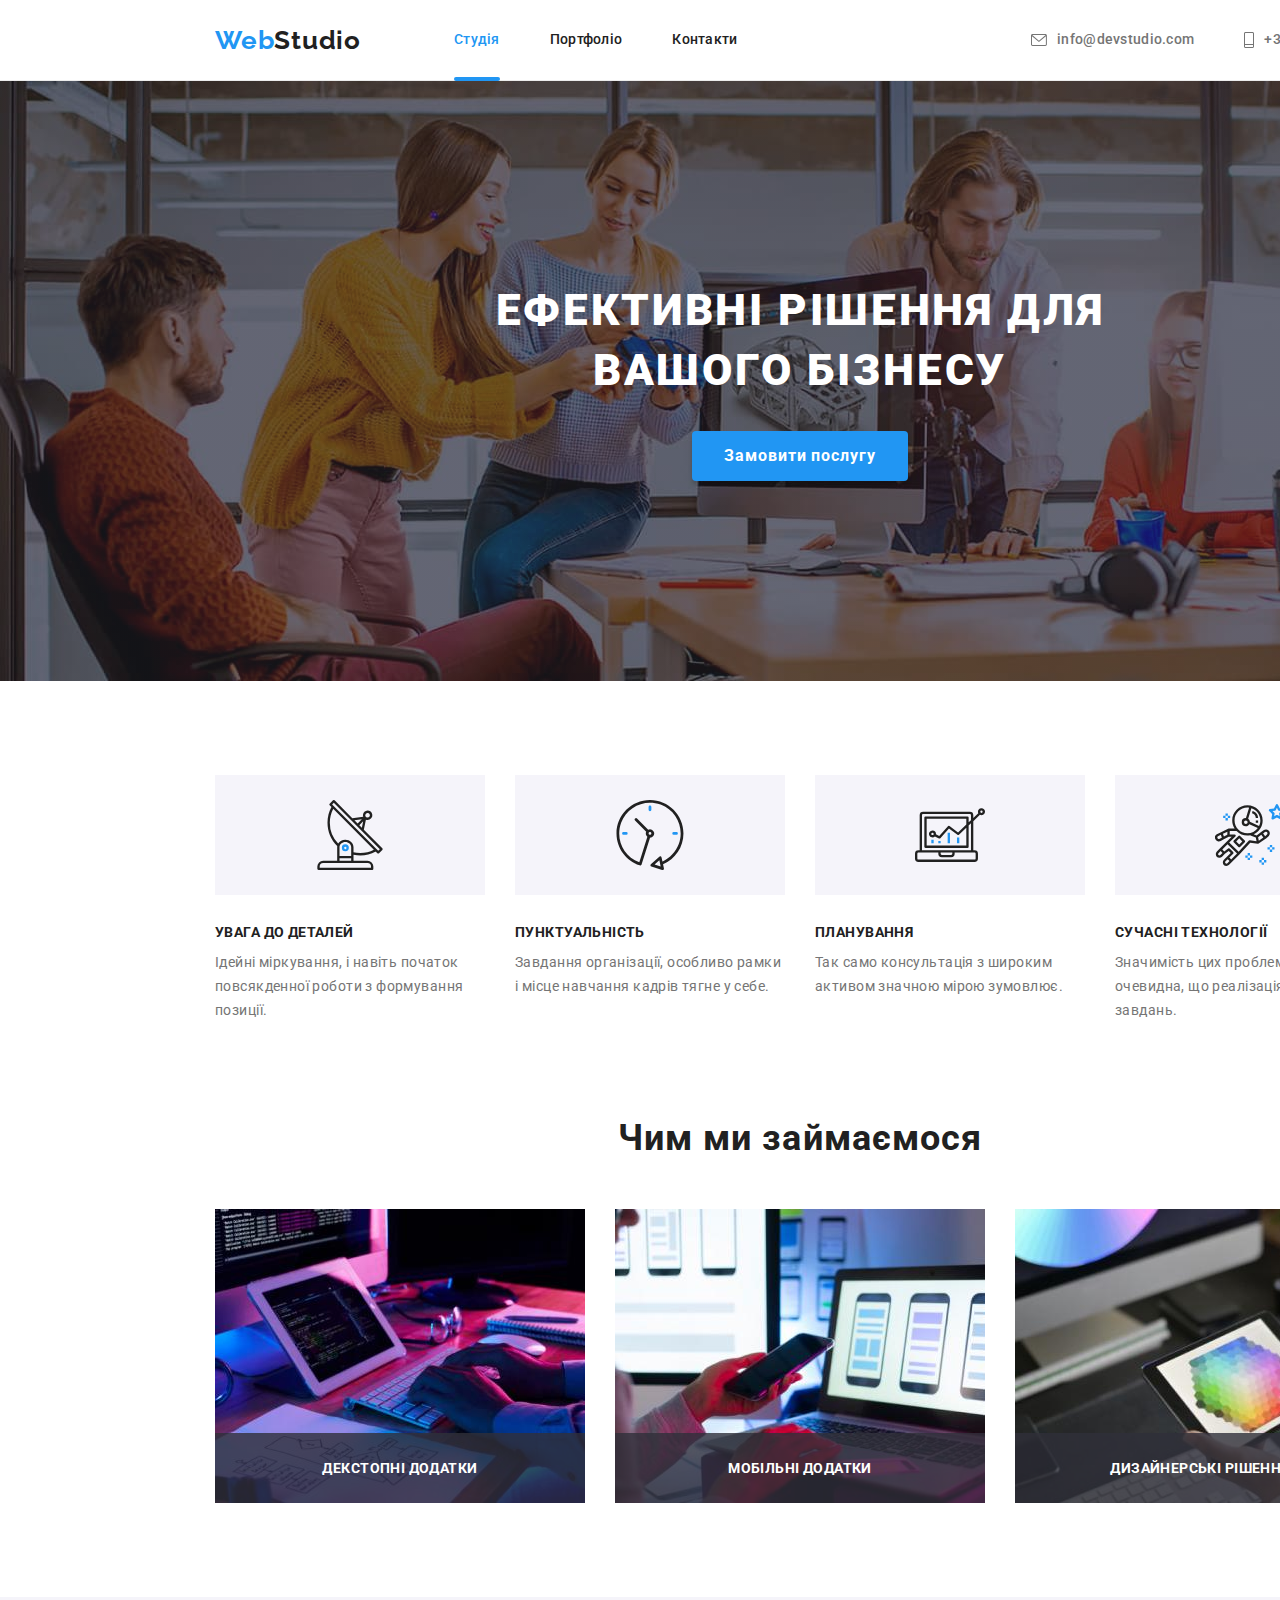
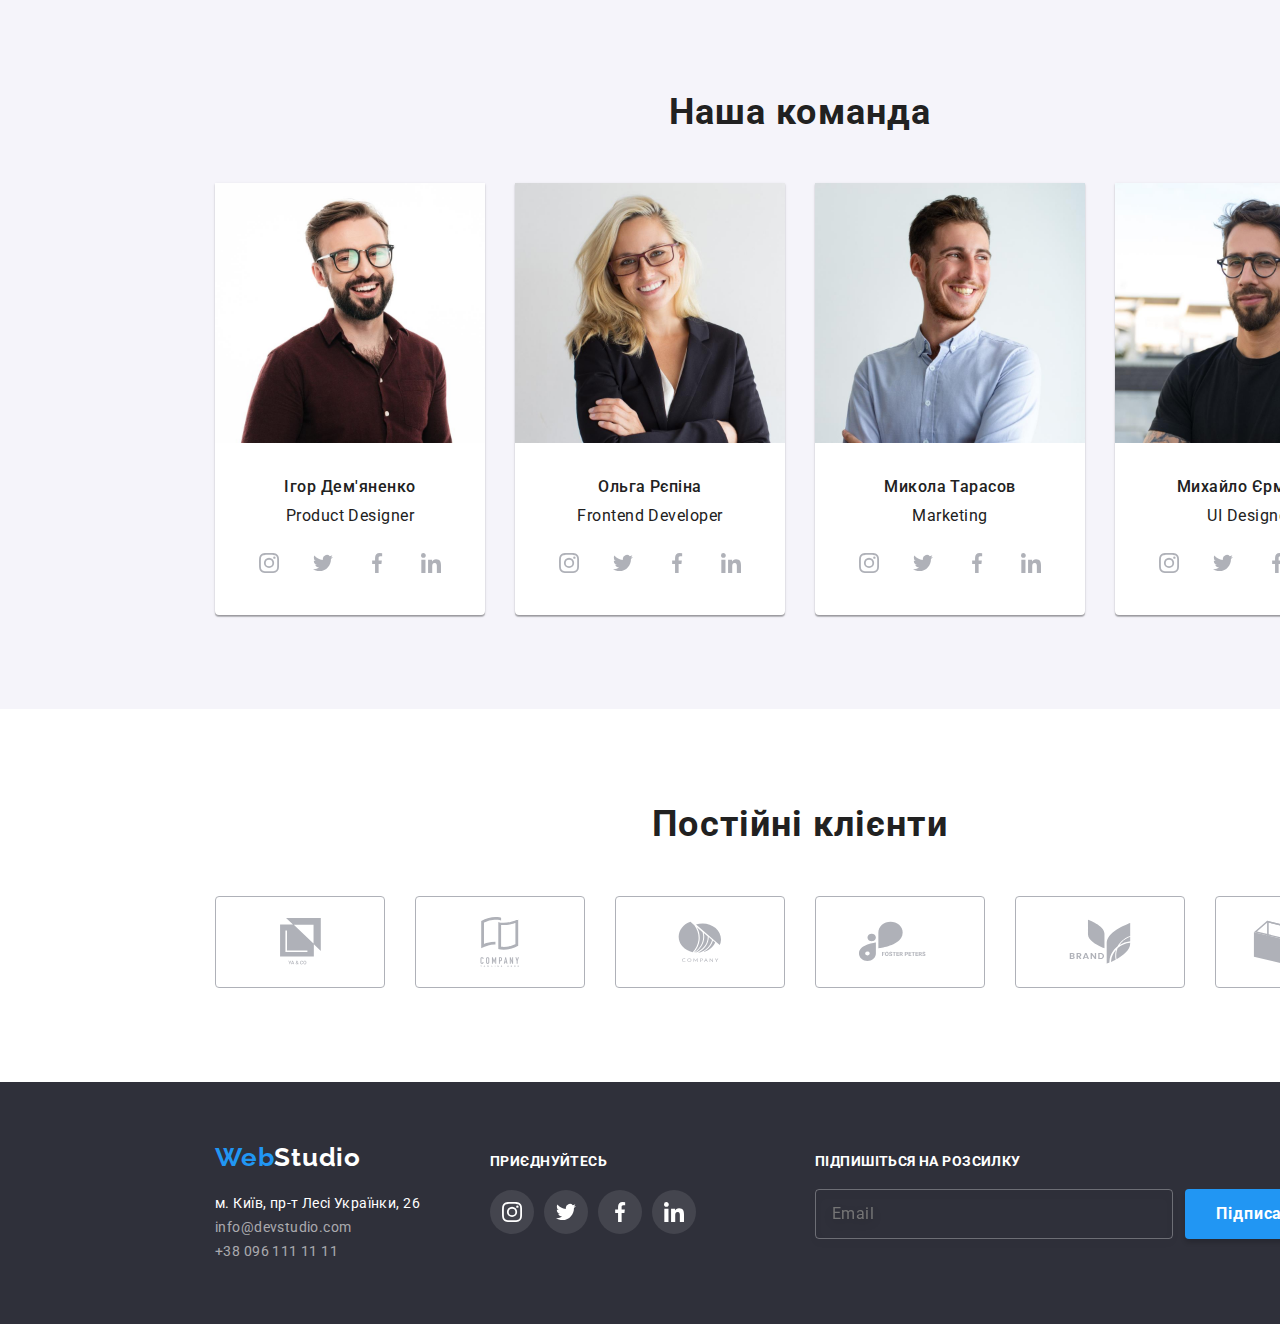
==== index.html @ a9fa62ae "Додає файли з попереднього д/з" ====
<!DOCTYPE html>
<html lang="uk">
  <head>
    <meta charset="UTF-8" />
    <meta http-equiv="X-UA-Compatible" content="IE=edge" />
    <meta name="viewport" content="width=device-width, initial-scale=1.0" />
    <title>Студія</title>
    <link
      href="https://fonts.googleapis.com/css2?family=Raleway:wght@700&family=Roboto:wght@400;500;700;900&display=swap"
      rel="stylesheet"
    />
    <link
      rel="stylesheet"
      href="https://cdnjs.cloudflare.com/ajax/libs/modern-normalize/1.1.0/modern-normalize.min.css"
    />
    <link rel="stylesheet" href="./css/styles.css" />
  </head>
  <body>
    <!-- Navigation-->
    <header class="line">
      <div class="container">
        <a href="./index.html" class="logo"
          ><span class="logo-accent">Web</span>Studio</a
        >
        <nav>
          <ul class="list nav">
            <li class="nav-item">
              <a href="./index.html" class="link current">Студія</a>
            </li>
            <li class="nav-item">
              <a href="./portfolio.html" class="link">Портфоліо</a>
            </li>
            <li class="nav-item"><a href="" class="link">Контакти</a></li>
          </ul>
        </nav>

        <ul class="list contacts-head">
          <li class="nav-item">
            <a href="mailto:info@devstudio.com" class="contact-item">
              <svg class="icon" width="16" height="12">
                <use href="./images/icons.svg#icon-mail"></use>
              </svg>
              info@devstudio.com
            </a>
          </li>
          <li class="nav-item">
            <a href="tel:+380961111111" class="contact-item">
              <svg class="icon" width="10" height="16">
                <use href="./images/icons.svg#icon-tel"></use>
              </svg>
              +38 096 111 11 11
            </a>
          </li>
        </ul>
      </div>
    </header>
    <main>
      <!-- Шапка -->
      <section class="hero">
        <h1 class="hero-title">Ефективні рішення для вашого бізнесу</h1>
        <button type="button" class="btn" data-modal-open>
          Замовити послугу
        </button>
      </section>
      <!-- Наші плюси -->
      <section class="section benefits">
        <h2 hidden>Переваги</h2>
        <ul class="list container">
          <li class="benefits-item">
            <div class="benefits-icons">
              <svg class="icon-benefits">
                <use href="./images/icons.svg#icon-antenna"></use>
              </svg>
            </div>
            <h3 class="benefits-title">УВАГА ДО ДЕТАЛЕЙ</h3>
            <p class="benefits-text">
              Ідейні міркування, і навіть початок повсякденної роботи з
              формування позиції.
            </p>
          </li>
          <li class="benefits-item">
            <div class="benefits-icons">
              <svg class="icon-benefits">
                <use href="./images/icons.svg#icon-clock"></use>
              </svg>
            </div>
            <h3 class="benefits-title">ПУНКТУАЛЬНІСТЬ</h3>
            <p class="benefits-text">
              Завдання організації, особливо рамки і місце навчання кадрів тягне
              у себе.
            </p>
          </li>
          <li class="benefits-item">
            <div class="benefits-icons">
              <svg class="icon-benefits">
                <use href="./images/icons.svg#icon-diagram"></use>
              </svg>
            </div>
            <h3 class="benefits-title">ПЛАНУВАННЯ</h3>
            <p class="benefits-text">
              Так само консультація з широким активом значною мірою зумовлює.
            </p>
          </li>
          <li class="benefits-item">
            <div class="benefits-icons">
              <svg class="icon-benefits">
                <use href="./images/icons.svg#icon-astronaut"></use>
              </svg>
            </div>
            <h3 class="benefits-title">СУЧАСНІ ТЕХНОЛОГІЇ</h3>
            <p class="benefits-text">
              Значимість цих проблем настільки очевидна, що реалізація планових
              завдань.
            </p>
          </li>
        </ul>
      </section>
      <!--Чим займаємось-->
      <section class="section">
        <h2 class="section-title">Чим ми займаємося</h2>
        <ul class="list container">
          <li class="service-item">
            <img
              src="./images/box1.jpg"
              alt="Веб-сайти"
              width="370"
              height="294"
              class="service-img"
            />
            <p class="service-title">Декстопні додатки</p>
          </li>
          <li class="service-item">
            <img
              src="./images/box2.jpg"
              alt="Мобільні додатки"
              width="370"
              height="294"
              class="service-img"
            />
            <p class="service-title">Мобільні додатки</p>
          </li>
          <li class="service-item">
            <img
              src="./images/box3.jpg"
              alt="Дизайн"
              width="370"
              height="294"
              class="service-img"
            />
            <p class="service-title">Дизайнерські рішення</p>
          </li>
        </ul>
      </section>
      <!-- Команда-->
      <section class="team section">
        <h2 class="section-title">Наша команда</h2>
        <ul class="list container">
          <li class="team-item">
            <img
              src="./images/demyanenko.jpg"
              alt="Ігор Демяненко"
              width="270"
              height="260"
              class="img-contact"
            />
            <h3 class="name">Ігор Дем'яненко</h3>
            <p lang="en" class="team-direct">Product Designer</p>

            <ul class="team-icons">
              <li class="list-icon">
                <a href="" class="link-icon">
                  <svg class="icon-team">
                    <use href="./images/icons.svg#icon-instagram"></use>
                  </svg>
                </a>
              </li>
              <li class="list-icon">
                <a href="" class="link-icon">
                  <svg class="icon-team">
                    <use href="./images/icons.svg#icon-twitter"></use>
                  </svg>
                </a>
              </li>
              <li class="list-icon">
                <a href="" class="link-icon">
                  <svg class="icon-team">
                    <use href="./images/icons.svg#icon-facebook"></use>
                  </svg>
                </a>
              </li>
              <li class="list-icon">
                <a href="" class="link-icon">
                  <svg class="icon-team">
                    <use href="./images/icons.svg#icon-linkedin"></use>
                  </svg>
                </a>
              </li>
            </ul>
          </li>
          <li class="team-item">
            <img
              src="./images/repina.jpg"
              alt="Ольга Репіна"
              width="270"
              height="260"
              class="img-contact"
            />
            <h3 class="name">Ольга Рєпіна</h3>
            <p lang="en" class="team-direct">Frontend Developer</p>
            <ul class="team-icons">
              <li class="list-icon">
                <a href="" class="link-icon">
                  <svg class="icon-team">
                    <use href="./images/icons.svg#icon-instagram"></use>
                  </svg>
                </a>
              </li>
              <li class="list-icon">
                <a href="" class="link-icon">
                  <svg class="icon-team">
                    <use href="./images/icons.svg#icon-twitter"></use>
                  </svg>
                </a>
              </li>
              <li class="list-icon">
                <a href="" class="link-icon">
                  <svg class="icon-team">
                    <use href="./images/icons.svg#icon-facebook"></use>
                  </svg>
                </a>
              </li>
              <li class="list-icon">
                <a href="" class="link-icon">
                  <svg class="icon-team">
                    <use href="./images/icons.svg#icon-linkedin"></use>
                  </svg>
                </a>
              </li>
            </ul>
          </li>
          <li class="team-item">
            <img
              src="./images/tarasov.jpg"
              alt="Микола Тарасов"
              width="270"
              height="260"
              class="img-contact"
            />
            <h3 class="name">Микола Тарасов</h3>
            <p lang="en" class="team-direct">Marketing</p>
            <ul class="team-icons">
              <li class="list-icon">
                <a href="" class="link-icon">
                  <svg class="icon-team">
                    <use href="./images/icons.svg#icon-instagram"></use>
                  </svg>
                </a>
              </li>
              <li class="list-icon">
                <a href="" class="link-icon">
                  <svg class="icon-team">
                    <use href="./images/icons.svg#icon-twitter"></use>
                  </svg>
                </a>
              </li>
              <li class="list-icon">
                <a href="" class="link-icon">
                  <svg class="icon-team">
                    <use href="./images/icons.svg#icon-facebook"></use>
                  </svg>
                </a>
              </li>
              <li class="list-icon">
                <a href="" class="link-icon">
                  <svg class="icon-team">
                    <use href="./images/icons.svg#icon-linkedin"></use>
                  </svg>
                </a>
              </li>
            </ul>
          </li>
          <li class="team-item">
            <img
              src="./images/yermakov.jpg"
              alt="Михайло Єрмаков"
              width="270"
              height="260"
              class="img-contact"
            />
            <h3 class="name">Михайло Єрмаков</h3>
            <p lang="en" class="team-direct">UI Designer</p>
            <ul class="team-icons">
              <li class="list-icon">
                <a href="" class="link-icon">
                  <svg class="icon-team">
                    <use href="./images/icons.svg#icon-instagram"></use>
                  </svg>
                </a>
              </li>
              <li class="list-icon">
                <a href="" class="link-icon">
                  <svg class="icon-team">
                    <use href="./images/icons.svg#icon-twitter"></use>
                  </svg>
                </a>
              </li>
              <li class="list-icon">
                <a href="" class="link-icon">
                  <svg class="icon-team">
                    <use href="./images/icons.svg#icon-facebook"></use>
                  </svg>
                </a>
              </li>
              <li class="list-icon">
                <a href="" class="link-icon">
                  <svg class="icon-team">
                    <use href="./images/icons.svg#icon-linkedin"></use>
                  </svg>
                </a>
              </li>
            </ul>
          </li>
        </ul>
      </section>
      <!-- Постійні клієнти -->
      <section class="section">
        <h2 class="section-title">Постійні клієнти</h2>
        <ul class="list container">
          <li class="client-item">
            <a href="" class="link-client">
              <svg class="icon-client" width="41" height="46.7">
                <use href="./images/icons.svg#icon-client1"></use>
              </svg>
            </a>
          </li>
          <li class="client-item">
            <a href="" class="link-client">
              <svg class="icon-client" width="40" height="50">
                <use href="./images/icons.svg#icon-client2"></use>
              </svg>
            </a>
          </li>
          <li class="client-item">
            <a href="" class="link-client">
              <svg class="icon-client" width="43.46" height="41.18">
                <use href="./images/icons.svg#icon-client3"></use>
              </svg>
            </a>
          </li>
          <li class="client-item">
            <a href="" class="link-client">
              <svg class="icon-client" width="84.44" height="40.62">
                <use href="./images/icons.svg#icon-client4"></use>
              </svg>
            </a>
          </li>
          <li class="client-item">
            <a href="" class="link-client">
              <svg class="icon-client" width="62.54" height="45.43">
                <use href="./images/icons.svg#icon-client5"></use>
              </svg>
            </a>
          </li>
          <li class="client-item">
            <a href="" class="link-client">
              <svg class="icon-client" width="93.79" height="43.93">
                <use href="./images/icons.svg#icon-client6"></use>
              </svg>
            </a>
          </li>
        </ul>
      </section>
    </main>
    <!-- Footer -->
    <footer class="contacts">
      <div class="container">
        <!-- Контактні дані -->
        <div class="address-container">
          <a href="./index.html" class="logo-footer">
            <span class="logo-accent">Web</span>Studio</a
          >
          <address>
            <ul class="address-list">
              <li>
                <a
                  href="https://goo.gl/maps/XMncbi9ji453G5f37"
                  target="_blank"
                  rel="noopener noreferrer"
                  class="address-link"
                >
                  м. Київ, пр-т Лесі Українки, 26
                </a>
              </li>
              <li>
                <a href="mailto:info@devstudio.com" class="address-item"
                  >info@devstudio.com</a
                >
              </li>
              <li>
                <a href="tel:+380961111111" class="address-item"
                  >+38 096 111 11 11</a
                >
              </li>
            </ul>
          </address>
        </div>
        <!-- Приєднуйтесь -->
        <div class="join">
          <p class="join-p">Приєднуйтесь</p>
          <ul class="team-icons">
            <li class="list-icon">
              <a href="" class="link-icon">
                <svg class="icon-team">
                  <use href="./images/icons.svg#icon-instagram"></use>
                </svg>
              </a>
            </li>
            <li class="list-icon">
              <a href="" class="link-icon">
                <svg class="icon-team">
                  <use href="./images/icons.svg#icon-twitter"></use>
                </svg>
              </a>
            </li>
            <li class="list-icon">
              <a href="" class="link-icon">
                <svg class="icon-team">
                  <use href="./images/icons.svg#icon-facebook"></use>
                </svg>
              </a>
            </li>
            <li class="list-icon">
              <a href="" class="link-icon">
                <svg class="icon-team">
                  <use href="./images/icons.svg#icon-linkedin"></use>
                </svg>
              </a>
            </li>
          </ul>
        </div>
        <!-- Підпишіться на розсилку -->
        <div class="subscription">
          <p class="subscr-p">Підпишіться на розсилку</p>
          <form class="form-subscr">
            <input
              class="subscr-input"
              name="user-email"
              type="email"
              placeholder="Email"
            />
            <button class="subscr-button" type="submit">
              Підписатися
              <svg class="icon-send">
                <use href="./images/icons.svg#icon-send"></use>
              </svg>
            </button>
          </form>
        </div>
      </div>
    </footer>

    <!-- Модальне вікно -->
    <div class="backdrop is-hidden" data-modal>
      <div class="modal">
        <button class="close" data-modal-close>
          <svg class="icon-close">
            <use href="./images/icons.svg#icon-close"></use>
          </svg>
        </button>

        <form class="form">
          <b class="form-title">Залиште свої дані, ми вам передзвонимо</b>
          <div class="form-field">
            <label for="name" class="form-label">Ім'я</label>
            <input class="form-input" type="text" name="user-name" id="name" />
            <svg class="icon-form">
              <use href="./images/icons.svg#icon-person"></use>
            </svg>
          </div>
          <div class="form-field">
            <label for="tel" class="form-label">Телефон</label>
            <input
              class="form-input"
              type="tel"
              name="user-tel"
              id="tel"
              autocomplete="off"
            />
            <svg class="icon-form">
              <use href="./images/icons.svg#icon-phone"></use>
            </svg>
          </div>
          <div class="form-field">
            <label for="email" class="form-label">Пошта</label>
            <input
              class="form-input"
              type="email"
              name="user-email"
              id="email"
            />
            <svg class="icon-form">
              <use href="./images/icons.svg#icon-email"></use>
            </svg>
          </div>
          <div class="form-textarea">
            <label for="comment" class="form-label">Коментар</label>
            <textarea
              class="comment"
              name="comment"
              id="comment"
              rows="10"
              placeholder="Введіть текст"
            ></textarea>
          </div>
          <div class="form-checkbox">
            <label for="checkbox" class="check-label">
              <input
                type="checkbox"
                name="conditions"
                class="checkbox"
                id="checkbox"
              />
              <svg class="checkbox-icon">
                <use href="./images/icons.svg#icon-check"></use>
              </svg>
              Погоджуюся з розсилкою та приймаю
              <a href="">Умови договору</a>
            </label>
          </div>
          <button type="submit" class="btn-send">Відправити</button>
        </form>
      </div>
    </div>

    <script src="./js/modal.js"></script>
  </body>
</html>
---- css/styles.css ----
:root {
    --primary-text-color: #212121;
    --secondary-text-color: #757575;
    --contrast-text-color: #ffffff;
    --address-item-color: rgba(255, 255, 255, 0.6);
    --icon-color: #AFB1B8;

    --accent-color: #2196F3;
    --button-accent: #188CE8;

    --primary-background: #ffffff;
    --secondary-background: #2F303A;
    --hero-background: #C4C4C4;
    --content-background: #F5F4FA;
    --button-background: #F5F4FA;    

    --transition-cubic: cubic-bezier(0.4, 0, 0.2, 1);
}

h1,
h2,
h3,
h4,
h5,
h6,
p,
ul {
    margin: 0;
    padding: 0;
}

body {
    display: block;
    width: 1600px;
    margin-left: auto;
    margin-right: auto;
    color: var(--primary-text-color);
    font-family: 'Roboto', -apple-system,
        BlinkMacSystemFont,
        avenir next,
        avenir,
        segoe ui,
        helvetica neue,
        helvetica,
        Cantarell,
        Ubuntu,
        roboto,
        noto,
        arial,
        sans-serif;
}

.line {
    border-bottom: 1px solid #ECECEC;
}
.container {
    display:flex;
  
    width: 1200px;
    padding-left: 15px;
    padding-right: 15px;
    margin-left:auto;
    margin-right:auto;
    margin-top: 0;
    margin-bottom: 0;
    align-items: center;
    justify-content: center;
}

.logo,
.logo-footer {
    font-family: Raleway;
    text-decoration: none;
    font-weight: 700;
    font-size: 26px;
    line-height: 1.19;    
    letter-spacing: 0.03em;
}

.logo {
    color:var(--primary-text-color);
    margin-right: 93px;
}

.logo:visited,
.link:visited {
    color: var(--primary-text-color);
}

.logo-accent {
    color: var(--accent-color);
}


.list {
    display: flex;
    margin-top: 0;
    margin-bottom: 0; 

    list-style: none;
}

.nav {
    padding-left: 0;
}

.nav-item {
    display: flex;
    position: relative;
}

.list .nav-item + .nav-item{
    margin-left: 50px;
}

.list .link.current {
    color: var(--accent-color);
}

.current::after {
    content: "";

    position:absolute;
    bottom: 0;
    right: 0;
    transform: translateY(25%);
    height: 4px;
    width: 100%;

    background: var(--accent-color);
    border-radius: 2px;

}

.link {
    display: block;
    padding-top: 32px;
    padding-bottom: 32px;
    font-weight: 500;
    font-size: 14px;
    line-height: 1.14;
    text-decoration: none;
    letter-spacing: 0.02em;
    color: var(--primary-text-color);
    transition: color 250ms var(--transition-cubic);

}

.link:hover,
.link:focus,
.contact-item:hover,
.contact-item:focus {
    color: var(--accent-color);

}

.contacts-head {
    margin-left: auto;

}

.contact-item {
    display: flex;
    padding-top:32px;
    padding-bottom: 32px;
    font-weight: 500;
    font-size: 14px;
    line-height: 1.14;
    text-decoration: none;
    color: var(--secondary-text-color);
    letter-spacing: 0.02em;
    align-items: center;
 
}

.icon {
    fill: currentColor;
    /* fill:#757575; */
    margin-right: 10px;
    padding: 0;
    margin-bottom: 0;
    transition: color 250ms var(--transition-cubic);
}

.icon:hover,
.icon:focus {
    fill: var(--accent-color);
}

.section {
    padding-top: 94px;
    padding-bottom: 94px;
}

/* Стилі index.html */
.hero {
    max-width: 1600px;
    padding: 200px 0;
    height: 600px;
    background-color: var(--hero-background);
    background-image: linear-gradient( 
        to right, 
        rgba(47, 48, 58, 0.4), 
        rgba(47, 48, 58, 0.4) ),
    url('../images/hero.jpg');
    background-repeat: no-repeat;
    text-align: center;
}

.hero-title {
    max-width: 696px;
    margin: 0 auto 30px;
    color: var(--contrast-text-color);
    text-transform: uppercase;
    font-weight: 900;
    font-size: 44px;
    line-height: 1.36;
    letter-spacing: 0.06em; 
}

.btn {
    padding: 10px 32px;
    background-color: var(--accent-color);
    color: var(--contrast-text-color);
    font-weight: 700;
    font-size: 16px;
    line-height: 1.88;
    letter-spacing: 0.06em;
    font-family: inherit;
    cursor: pointer;
    box-shadow: 0px 4px 4px rgba(0, 0, 0, 0.15);
    border-radius: 4px;
    border: none;
    transition: background-color 250ms var(--transition-cubic);
    
}

.btn:hover,
.btn:focus {
    background-color: var(--button-accent);
}

/* Переваги */

.list .benefits-item + .benefits-item {
    margin-left: 30px;
}

.benefits-item {
    width: 270px;
    padding: 0;
}

.benefits-icons {
    display: flex;
    background-color: var(--content-background);
    width: 270px;
    height: 120px;
    margin-bottom: 30px;
}

.icon-benefits {
    display: block;
    margin: auto;
    width: 70px;
    height: 70px;
}

.benefits-title {
    margin-top: 0;
    margin-bottom: 10px;
    font-size: 14px;
    line-height: 1.14;
    text-transform: uppercase;
    letter-spacing: 0.03em;
}

.benefits-text {
    margin-top: 0;
    margin-bottom: 0;
    color: var(--secondary-text-color);
    font-size: 14px;
    line-height: 1.71;
    letter-spacing: 0.03em;
}

.benefits .container {
    align-items: start;
}

.benefits {
    padding-bottom: 0;
}

.section-title {
    margin-top: 0;
    margin-bottom: 50px;

    font-size: 36px;
    line-height: 1.17;
    text-align: center;
    letter-spacing: 0.03em;
}

/* Чим ми займаємось */

.list .service-item + .service-item {
    margin-left: 30px;
}

.service-item {
    position: relative;
}

.service-img {
    display: block;

}

.service-title {
    position: absolute;
    width: 100%;
    bottom: 0;
    padding-top: 27px;
    padding-bottom: 27px;
    font-weight: 700;
    font-size: 14px;
    line-height: 16px;
    text-align: center;
    letter-spacing: 0.03em;
    text-transform: uppercase;

    color: var(--contrast-text-color);
    background-color: rgba(47, 48, 58, 0.8);
}

/* Команда */
.team {
    background-color:var(--content-background);
}

.team-item {
    background: var(--primary-background);
    box-shadow: 0px 1px 3px rgba(0, 0, 0, 0.12), 
                0px 1px 1px rgba(0, 0, 0, 0.14), 
                0px 2px 1px rgba(0, 0, 0, 0.2);
    border-radius: 0px 0px 4px 4px;
    text-align: center;
    padding-bottom: 30px;
}

.list .team-item + .team-item {
    margin-left: 30px;

}

.img-contact {
    margin-bottom: 30px;
}

.name {
    margin-top: 0;
    margin-bottom: 10px;
    font-weight: 500;
    font-size: 16px;
    line-height: 1.19;
    letter-spacing: 0.03em;
}

.team-direct {
    margin-top: 0;
    margin-bottom: 16px;
    font-size: 16px;
    line-height: 1.19;
    letter-spacing: 0.03em;
}

.team-icons {
    display: flex;
    margin-left: auto;
    margin-right: auto;
    padding-left: 32px;
    padding-right: 32px;
    list-style: none;
}

.team-icons .list-icon {
    border-radius: 50%;
}


.link-icon {
    display: flex;
    align-items: center;
    justify-content: center;
    margin: 0 auto;
    text-decoration: none;
    width: 44px;
    height: 44px;
    color: var(--icon-color);
    border-radius: 50%;
    transition: background-color 250ms var(--transition-cubic), 
                color 250ms var(--transition-cubic);
}

.link-icon:hover,
.link-icon:focus {
    background-color: var(--accent-color);
    /* border-radius: 50%; */
    color: var(--contrast-text-color);
}

.icon-team {
    width: 20px;
    height: 20px;
    align-items: center;
    fill: currentColor;
}

.team-icons .list-icon + .list-icon {
    margin-left: 10px;
}

/* Постійні клієнти */

.link-client {
    display: flex;
    align-items: center;
    justify-content: center;
    width: 170px;
    height: 92px;
    color: var(--icon-color);
    border: 1px solid;
    border-radius: 4px;
    transition: color 250ms var(--transition-cubic);
}

.container .client-item + .client-item {
    margin-left: 30px;
}

.link-client:hover,
.link-client:focus {
    color: var(--accent-color);
}

.icon-client {
    fill: currentColor;

}

/* Footer */

.contacts {
    padding-top: 60px;
    padding-bottom: 60px;
    background-color: var(--secondary-background);
}

.contacts .container {
    justify-content: start;
    align-items: baseline;
}

.address-container {
    display: flex;
    flex-direction: column;
    align-items: start;
    margin-right: 70px;
    margin-left: 0;
}
.logo-footer,
.logo-footer:visited {
    margin-bottom: 20px;
    color: var(--contrast-text-color);
}

.address-list {
    padding-left: 0;
    margin-top: 0;
    margin-bottom: 0;
    font-size: 14px;
    line-height: 1.71;
    letter-spacing: 0.03em;
    font-style: normal;

    list-style: none;

}
.address-link,
.address-link:visited {
    color: var(--contrast-text-color);
    text-decoration: none;
    transition: color 250ms var(--transition-cubic);
}

.address-item {
    color: var(--address-item-color);
    text-decoration: none;
    transition: color 250ms var(--transition-cubic);
}

.address-link:hover,
.address-link:focus,
.address-item:hover,
.address-item:focus {
    color: var(--accent-color);
}

/* Приєднуйтесь */
.join {
    display: flex;
    flex-direction: column;
    /* margin-bottom: 100px; */
}

.join-p {
    text-transform: uppercase;
    color: var(--contrast-text-color);
    font-weight: 700;
    font-size: 14px;
    line-height: 1.14;
    letter-spacing: 0.03em;
    margin-bottom: 20px;
}
.join .team-icons {
    padding-left: 0;
    padding-right: 0;
}

.join .link-icon {
    color: var(--contrast-text-color);
    background-color: rgba(255, 255, 255, 0.1);
    border-radius: 50%;
    transition: background-color 250ms var(--transition-cubic),
                color 250ms var(--transition-cubic);
}

.join .link-icon:hover,
.join .link-icon:focus {
    background-color: var(--accent-color);
    /* border-radius: 50%; */
    color: var(--contrast-text-color);
}

/* Підписка */
.subscription {
    display: flex;
    flex-direction: column;
    margin-left: auto;

}

.subscr-p {
    margin-bottom: 20px;
    font-weight: 700;
    font-size: 14px;
    line-height: 16px;
    letter-spacing: 0.03em;
    text-transform: uppercase;

    color: #FFFFFF;

}

.form-subscr {
    display: flex;
    align-items: center;

}

.subscr-input {
    width: 358px;
    height: 50px;
    margin-right: 12px;
    padding-left: 16px;
    border: 1px solid rgba(255, 255, 255, 0.3);
    filter: drop-shadow(0px 4px 4px rgba(0, 0, 0, 0.15));
    border-radius: 4px;
    background-color: transparent;

    font-weight: 400;
    font-size: 16px;
    line-height: 1.25;
    letter-spacing: 0.03em;
    color: rgba(255, 255, 255, 0.6);
    outline: none;
}

.icon-send {
    margin-left: 10px;
    width: 24px;
    height: 24px;
}

.subscr-button {
    display: flex;
    align-items: center;
    justify-content: center;
    text-align: center;

    width: 200px;
    height: 50px;
    padding: 10px 28px;

    box-shadow: 0px 4px 4px rgba(0, 0, 0, 0.15);
    border: none;
    border-radius: 4px;
    background-color: var(--accent-color);
    font-weight: 700;
    font-size: 16px;
    line-height: 1.88;
    letter-spacing: 0.06em;
    color: var(--contrast-text-color);

    cursor: pointer;
}

.subscr-button:hover,
.subscr-button:focus {
    background: var(--button-accent);
    box-shadow: 0px 4px 4px rgba(0, 0, 0, 0.15);
    border-radius: 4px;
    
}

/* .icon-team {
    width: 20px;
    height: 20px;
    align-items: center;
    fill: currentColor;
} */

/* Стилі portfolio.html */

.filter-container {
    margin-bottom: 50px;
}

.filter {
    display:flex;
    padding: 0;
    /* margin: 0; */
    margin-bottom: 35px;
    list-style: none;
}

.btn-filter {
    padding: 6px 22px;
    min-width: 73px;

    font-weight: 500;
    font-size: 16px;
    line-height: 1.62;
    letter-spacing: 0.03em;

    background-color: var(--button-background);
    border:none;
    border-radius: 4px;

    cursor: pointer;
    transition: color 250ms var(--transition-cubic),
                background-color 250ms var(--transition-cubic),
                box-shadow 250ms var(--transition-cubic);
}

.filter .filter-item + .filter-item {
    margin-left: 8px;
}

.btn-filter:hover,
.btn-filter:focus {
    color: var(--contrast-text-color);
    background-color: var(--accent-color);
    box-shadow: 0px 3px 1px rgba(0, 0, 0, 0.1),
                0px 1px 2px rgba(0, 0, 0, 0.08),
                0px 2px 2px rgba(0, 0, 0, 0.12);
}

.projects {
    display: flex;
    flex-wrap: wrap;
    padding-left: 0;
    margin-top:0;
    margin-bottom: 0;
    list-style: none;
}

.projects-item {
    width: calc((100% - 60px) / 3);
    /* width: 370px; */
    margin-right: 30px;
    margin-bottom: 30px;
    transition: box-shadow 250ms var(--transition-cubic);
}

.projects-item:nth-child(3n) {
    margin-right: 0;
}

.projects-item:nth-last-child(-n+3) {
    margin-bottom: 0;
}

.project-img {
    display: block;
}

.thumb {
    position: relative;
    overflow: hidden;
}

.overlay {
    position:absolute;
    top:0;
    left:0;
    width: 100%;
    height: 100%;
    transform: translateY(100%);
    transition: transform 250ms var(--transition-cubic);
    padding: 63px 24px;
    font-size: 18px;
    line-height: 1.56;
    letter-spacing: 0.03em;
    opacity: 0;

    color: var(--contrast-text-color);
    background: rgba(33, 150, 243, 0.9);

}

.projects-link:hover .overlay,
.projects-link:focus .overlay {
    transform: translatey(0);
    opacity: 1;
}



.projects-link {
    text-decoration: none;
}

.projects-item:hover,
.projects-item:focus {
    box-shadow: 0px 1px 1px rgba(0, 0, 0, 0.12),
                0px 4px 4px rgba(0, 0, 0, 0.06),
                1px 4px 6px rgba(0, 0, 0, 0.16);
}

.project-border {
    border-right: 1px solid #EEEEEE;
    border-left: 1px solid #EEEEEE;
    border-bottom: 1px solid #EEEEEE;

    padding: 20px 24px;
}
        

.projects-title {
    margin: 0;
    font-size: 18px;
    line-height: 2;
    letter-spacing: 0.06em;
    color: var(--primary-text-color)
}

.projects-text {
    margin: 0;
    font-size: 16px;
    line-height: 1.88;
    letter-spacing: 0.03em;
    color: var(--secondary-text-color);
}

/* Стилі модального вікна */

.backdrop {
    position: fixed;
    top:0;
    left: 0;
    width: 100%;
    height: 100%;
    background-color: rgba(0, 0, 0, 0.2);
    opacity: 1;
    transition: opacity 250ms var(--transition-cubic);
}

.backdrop.is-hidden {
    opacity:0;
    pointer-events: none;
}

.backdrop.is-hidden .modal {
    /* transform: translate(-50%, -50%) scale(0.7); */
    transform: translate(-50%, -50%) scale(0) rotateZ(0deg);
}
.modal {
    position: absolute;
    top: 50%;
    left: 50%;
    transform: translate(-50%, -50%) scale(1) rotateZ(360deg);
    width: 528px;
    /* height: 581px; */
    background-color: var(--primary-background);
    box-shadow: 0px 1px 3px rgba(0, 0, 0, 0.12), 
                0px 1px 1px rgba(0, 0, 0, 0.14), 
                0px 2px 1px rgba(0, 0, 0, 0.2);
    border-radius: 4px;
    transition: transform 250ms var(--transition-cubic);
}

.close {
    position: absolute;
    top: 8px;
    right: 8px;
    width: 30px;
    height: 30px;

    background-color: var(--primary-background);
    border: 1px solid rgba(0, 0, 0, 0.1);
    border-radius: 50%;
    display: flex;
    transition: fill 250ms var(--transition-cubic);
}


.icon-close {
    margin:auto;
    width: 18px;
    height: 18px;
    right: 50%;
    align-items: center;
    cursor: pointer;
}

.close:hover .icon-close,
.close:focus .icon-close {
    fill: var(--accent-color);
}

.form {
    padding: 40px;
}

.form-title {
    display: block;
    text-align: center;
    font-weight: 700;
    font-size: 20px;
    line-height: 23px;
    letter-spacing: 0.03em;
    margin-bottom: 12px;
}

.form-field {
    position: relative;
    display: flex;
    flex-direction: column;
    margin-bottom: 10px;
}

.form-label {
    font-weight: 400;
    font-size: 12px;
    line-height: 1.17;
    letter-spacing: 0.01em;
    color: var(--secondary-text-color);
    margin-bottom: 4px;

}

.form-input {
    height: 40px;
    border: 1px solid rgba(33, 33, 33, 0.2);
    border-radius: 4px;
    padding-left: 42px;
}

.form-input:hover {
    cursor: pointer;
}

.form-input:focus {
    /* border: 1px solid var(--accent-color); */
    outline: 1px solid var(--accent-color);
}

.icon-form {
    position: absolute;
    top: 50%;
    left: 12px;
    width: 18px;
    height: 18px;
}

.form-input:focus + .icon-form {
    fill: var(--accent-color);
}

.form-textarea {
    display: flex;
    flex-direction: column;
    width: 100%;
}

.comment {
    width: 100%;
    height: 120px;
    padding: 12px 16px;
    margin-bottom: 20px;
    border: 1px solid rgba(33, 33, 33, 0.2);
    border-radius: 4px;
    font-weight: 400;
    font-size: 12px;
    line-height: 1.17;
    letter-spacing: 0.01em;
    resize: none;
}

.comment::placeholder {
        color: rgba(117, 117, 117, 0.5);
}

.comment:focus {
    outline: 1px solid var(--accent-color);
}

.form-checkbox {
    position: relative;
    display: flex;
    justify-content: center;
    margin-bottom: 30px;

    transition: transform 250ms var(--transition-cubic);

    font-weight: 400;
    font-size: 14px;
    line-height: 1.71;
    letter-spacing: 0.03em;

    color: var(--secondary-text-color);

}

.checkbox {
    appearance: none;
    margin-right: 12px;
}

.checkbox-icon {
    position: absolute;
    top: 4px;
    left: 25px;
    transform: translate(-50%);
    width: 16px;
    height: 15px;
    border: 2px solid var(--primary-text-color);
    border-radius: 2px;
    fill: var(--primary-background);
}

.checkbox:checked ~ .checkbox-icon {
    fill: var(--accent-color);
    border: transparent;

}

.btn-send {
    display: block;
    width: 200px;
    height: 50px;
    margin-left: auto;
    margin-right: auto;
    
    font-weight: 700;
    font-size: 16px;
    line-height: 1.88;
    letter-spacing: 0.06em;

    color: var(--contrast-text-color);
    background: var(--accent-color);
    box-shadow: 0px 4px 4px rgba(0, 0, 0, 0.15);
    border: none;
    border-radius: 4px;

    cursor: pointer;

    transition: background-color 250ms var(--transition-cubic);
}

.btn-send:hover,
.btn-send:focus {
    background: var(--button-accent);
    box-shadow: 0px 4px 4px rgba(0, 0, 0, 0.15);
}
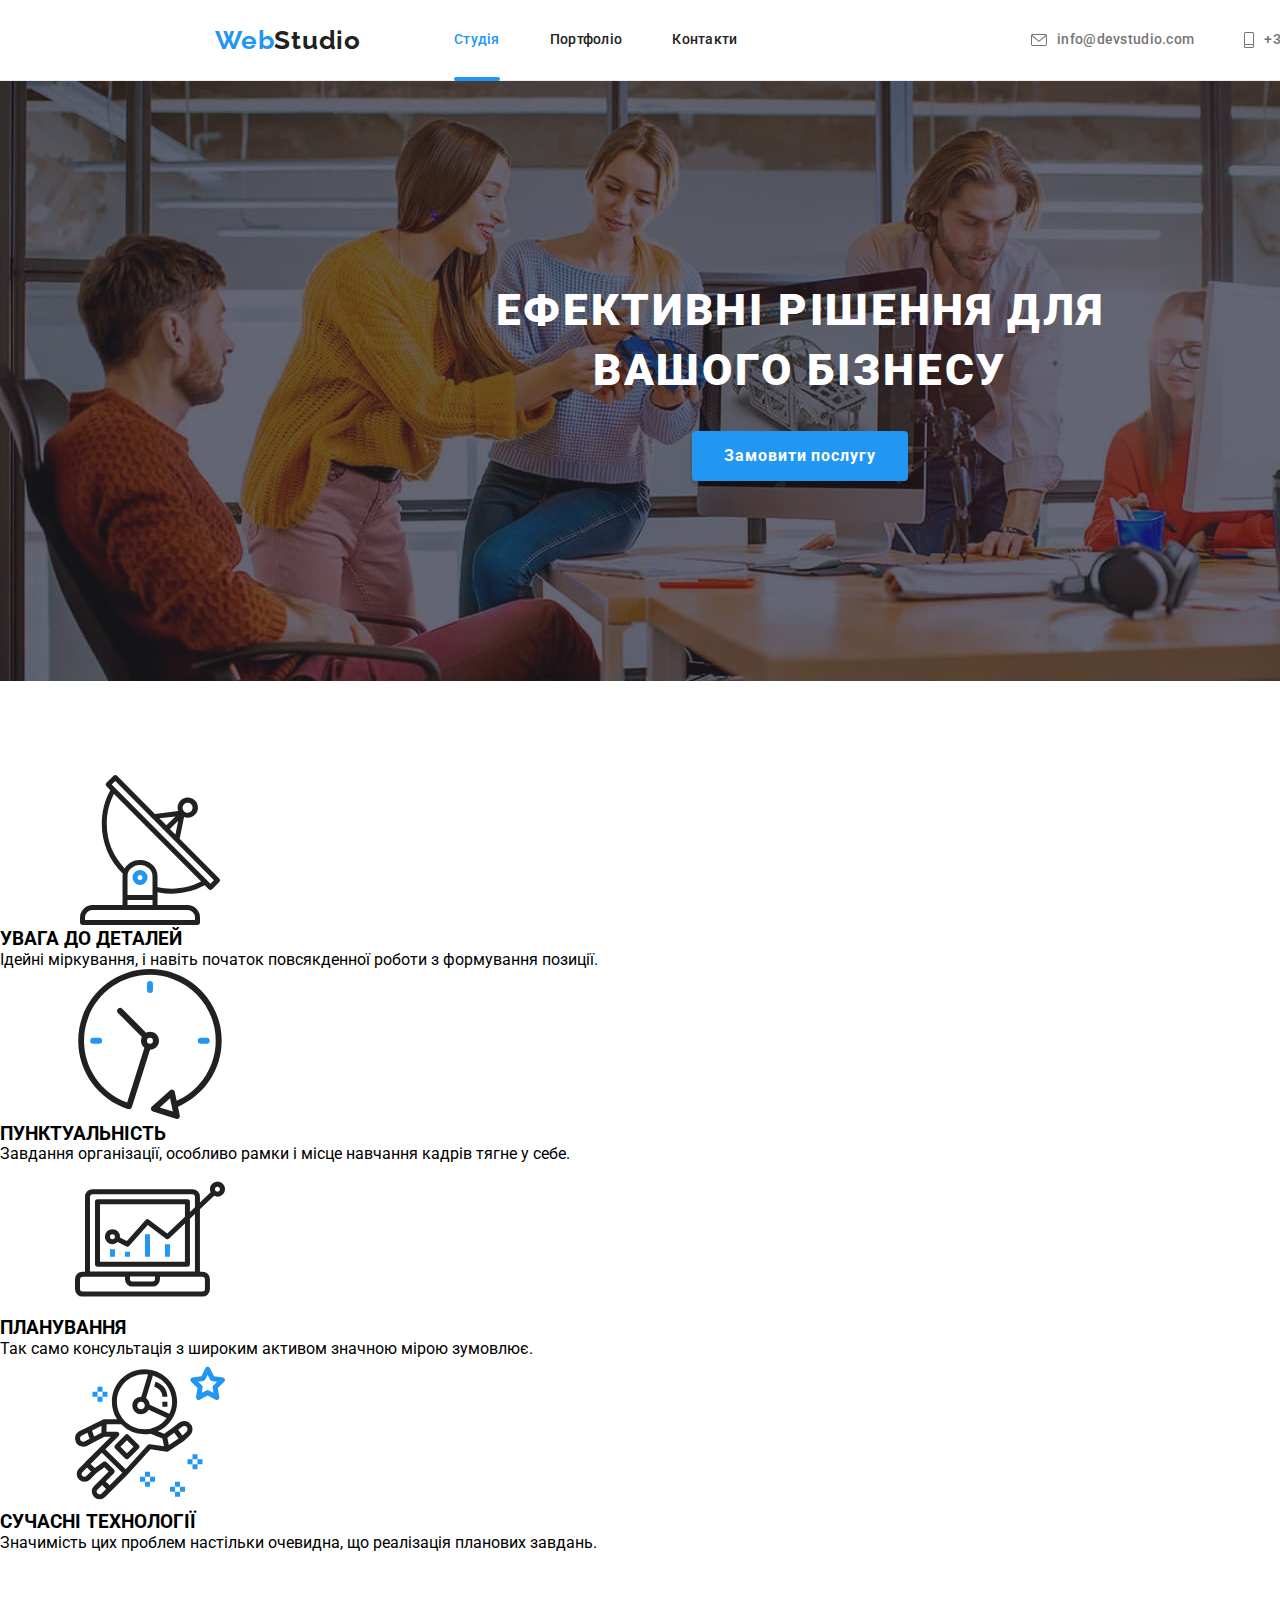
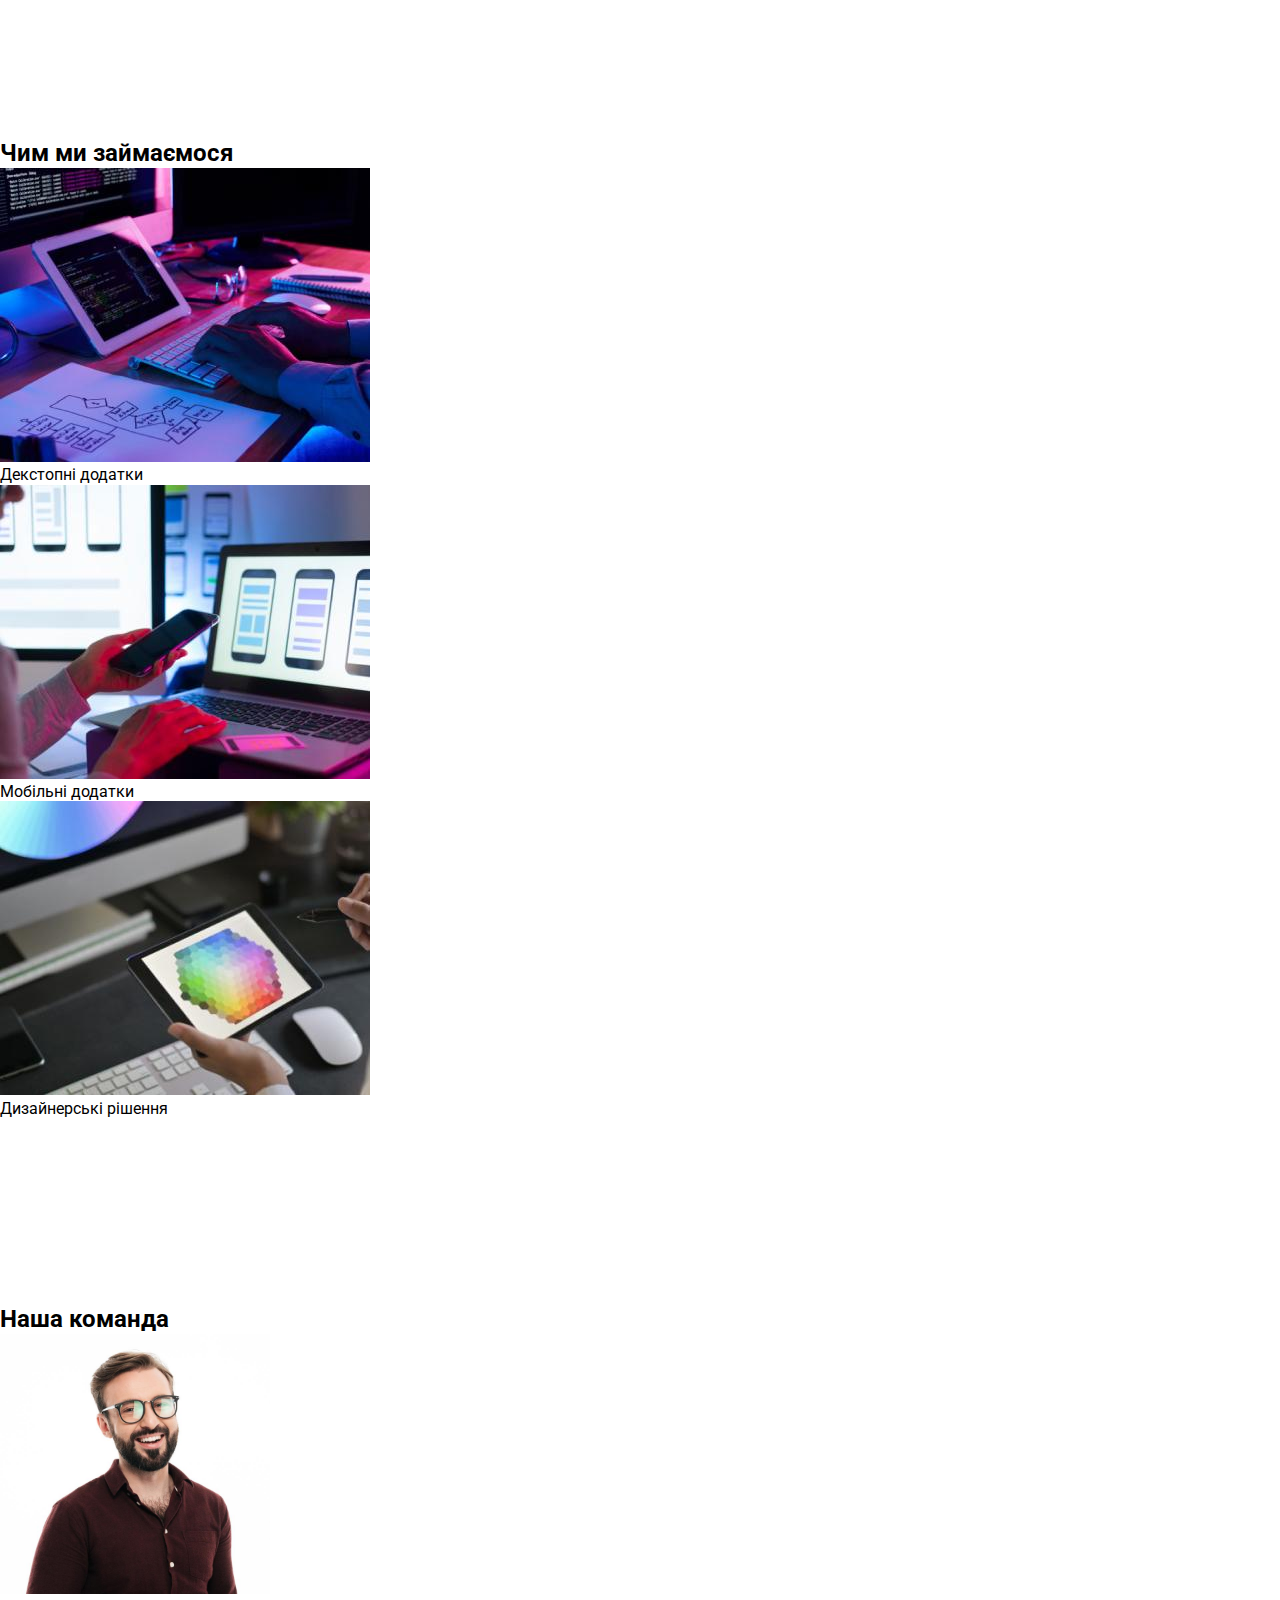
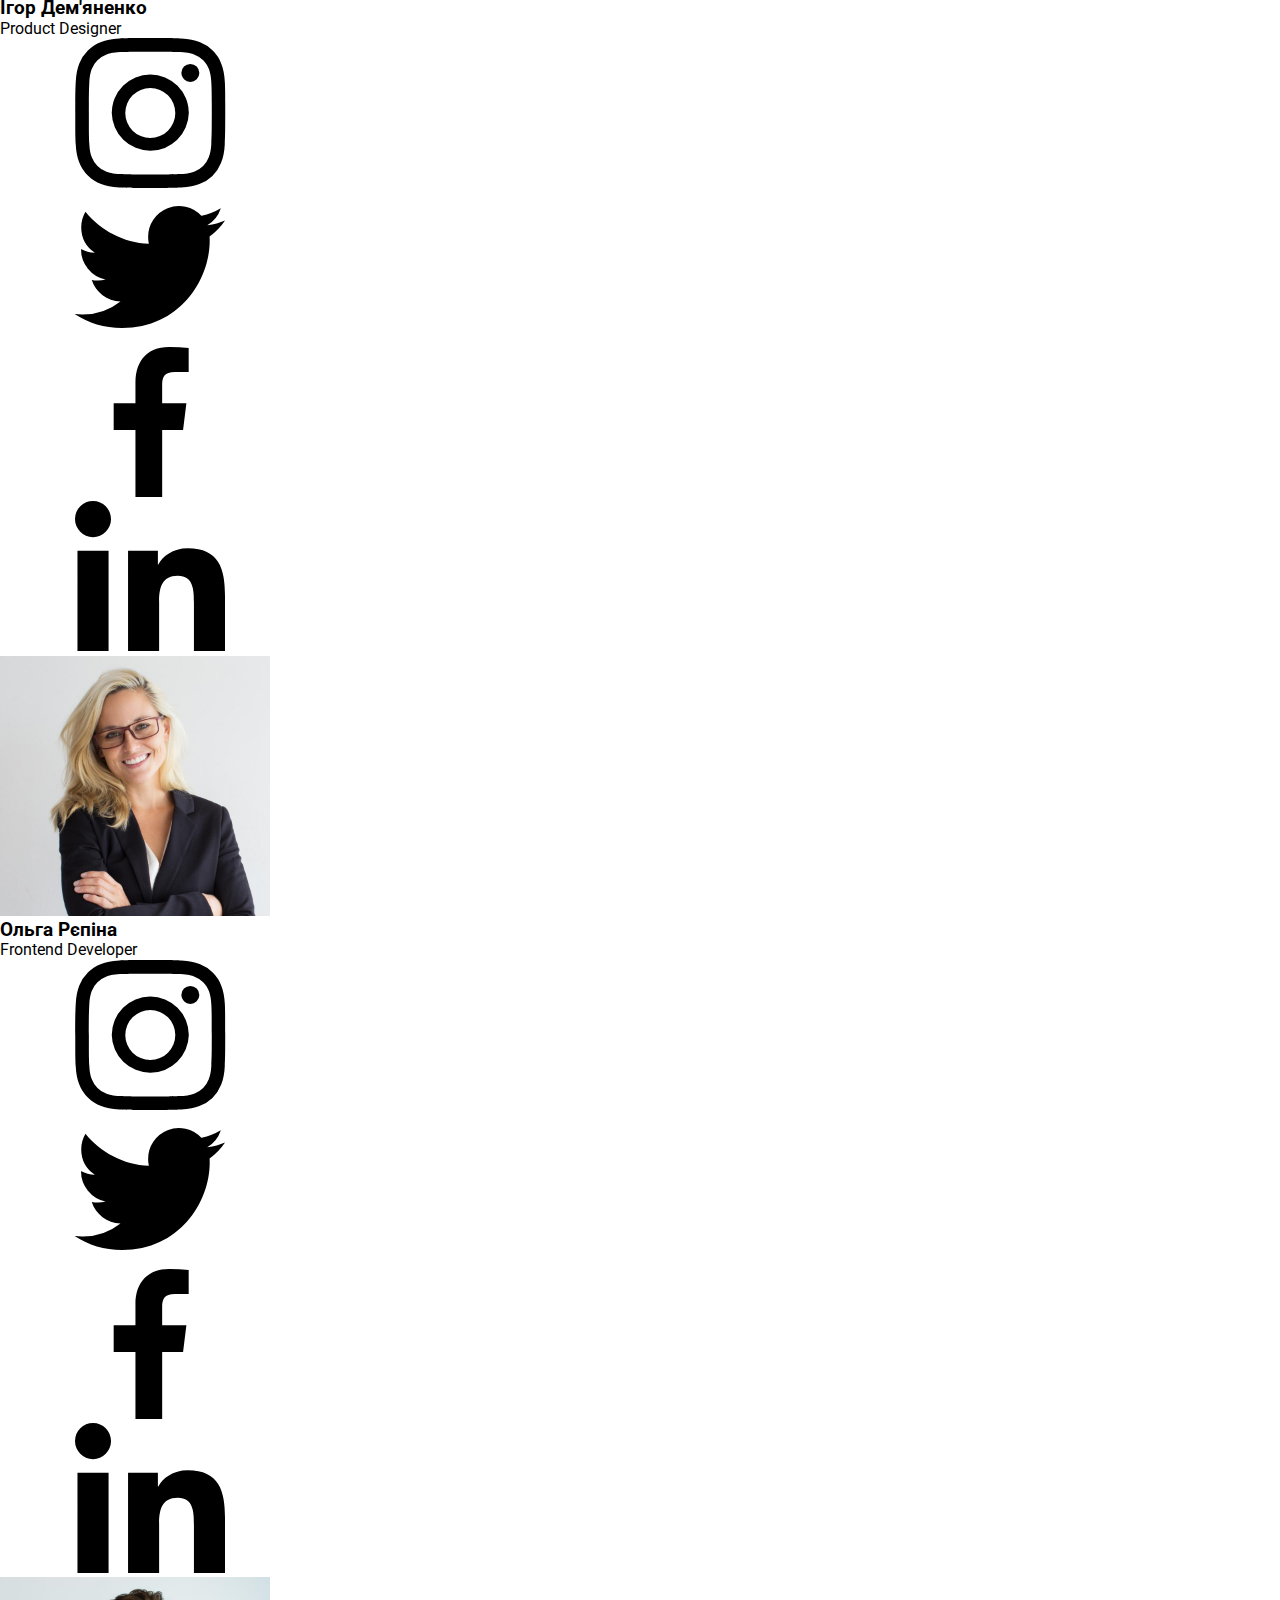
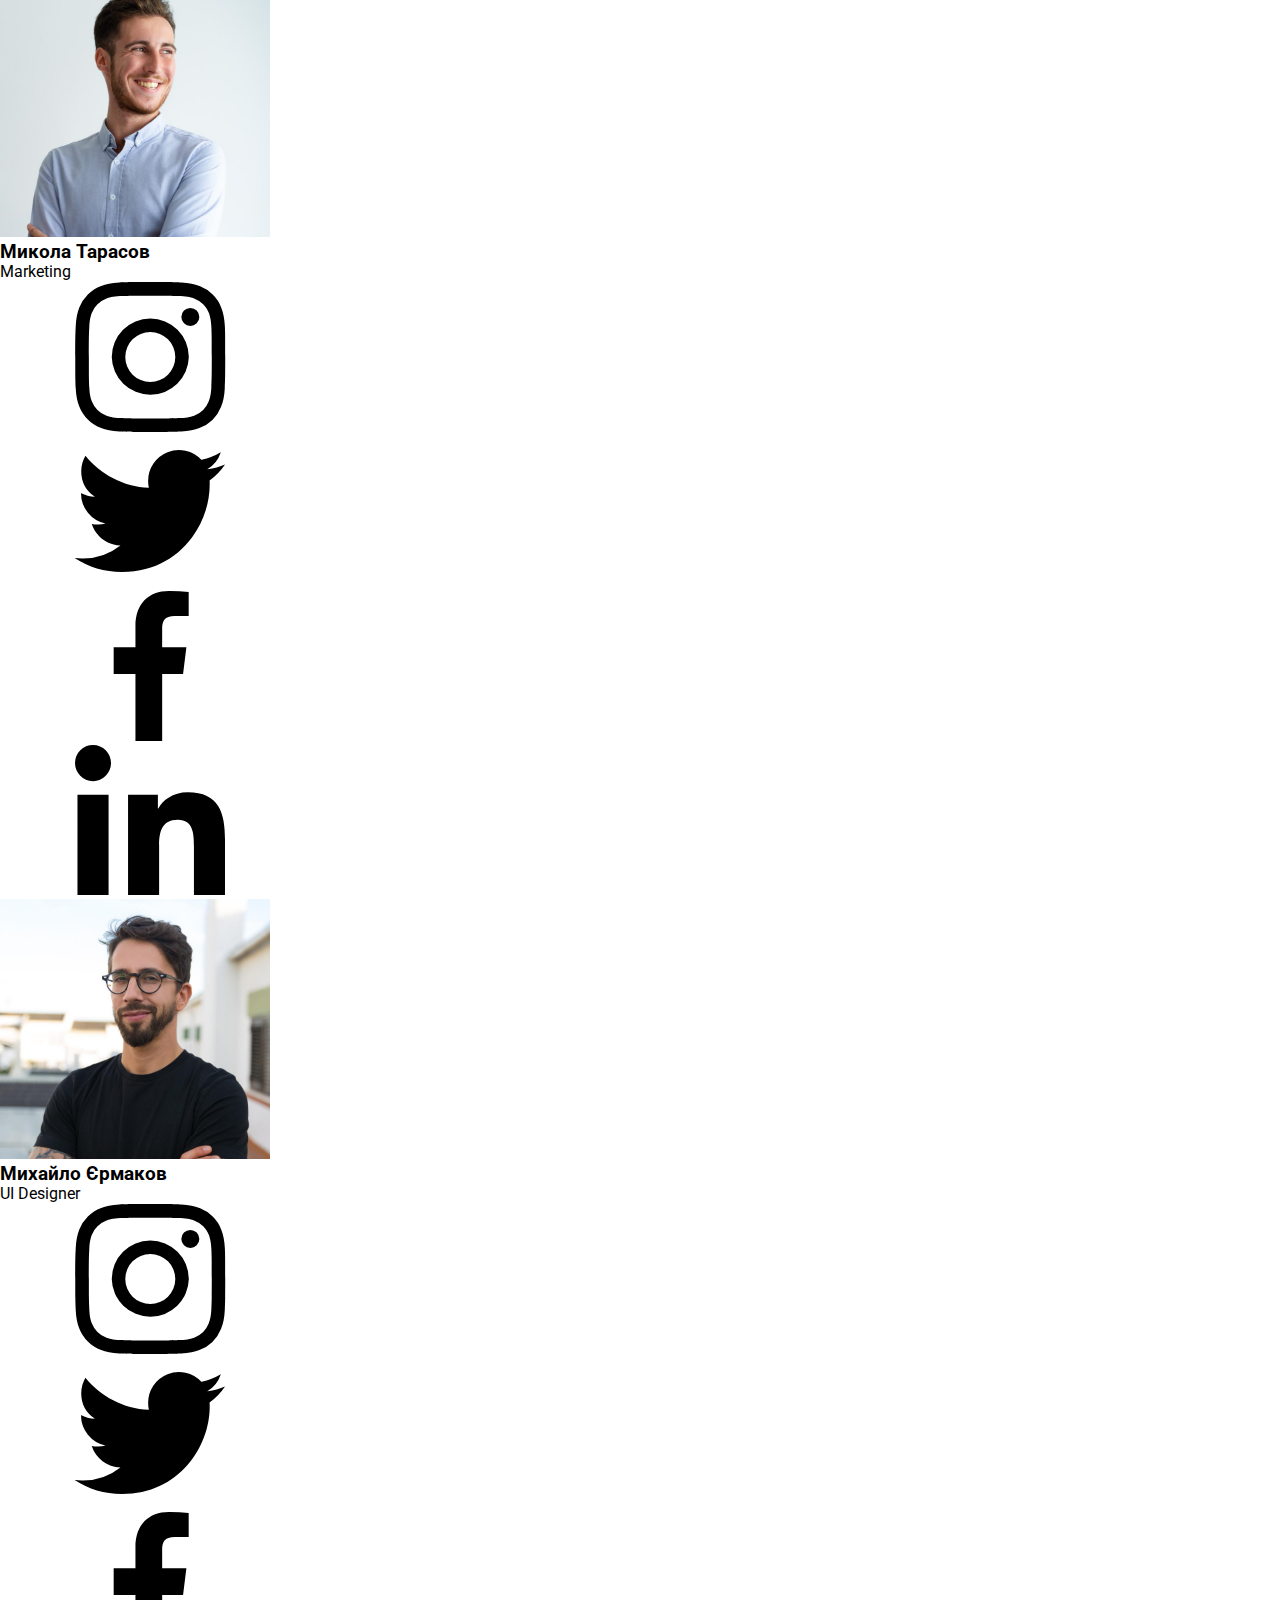
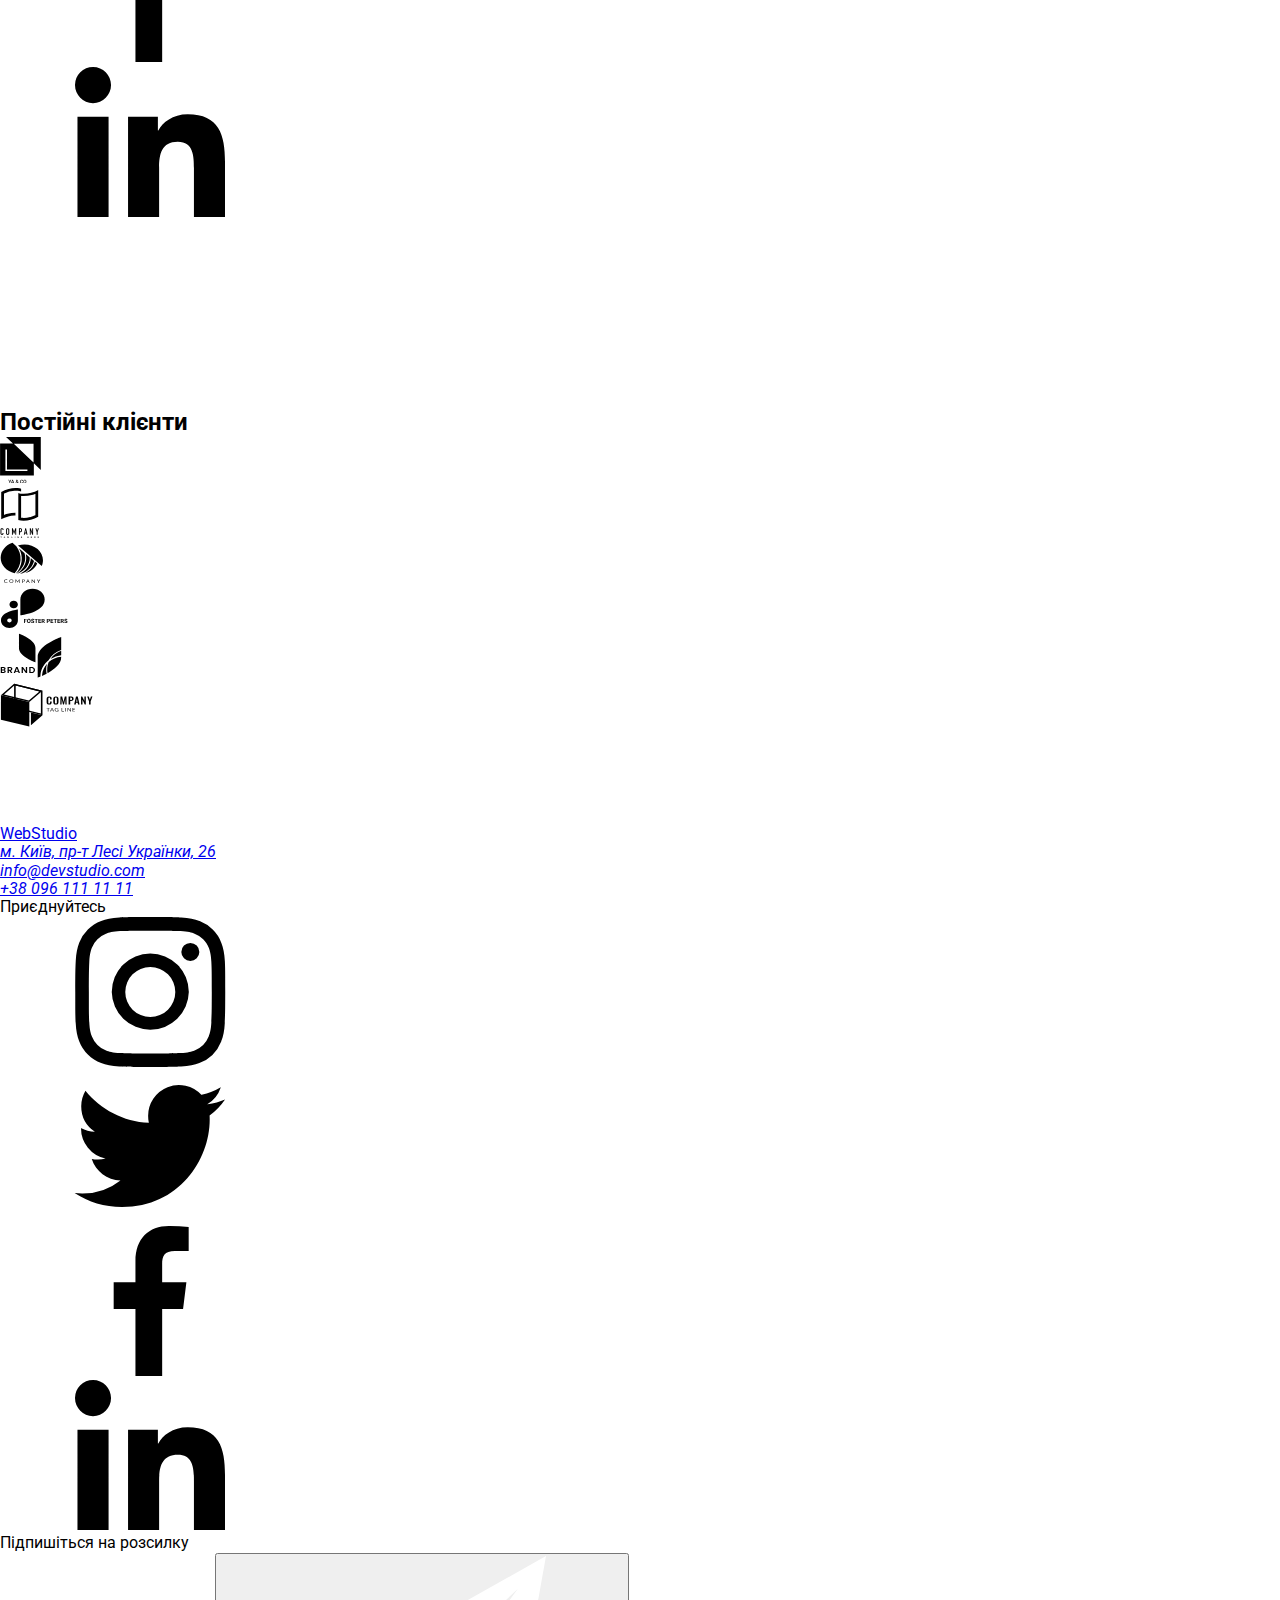
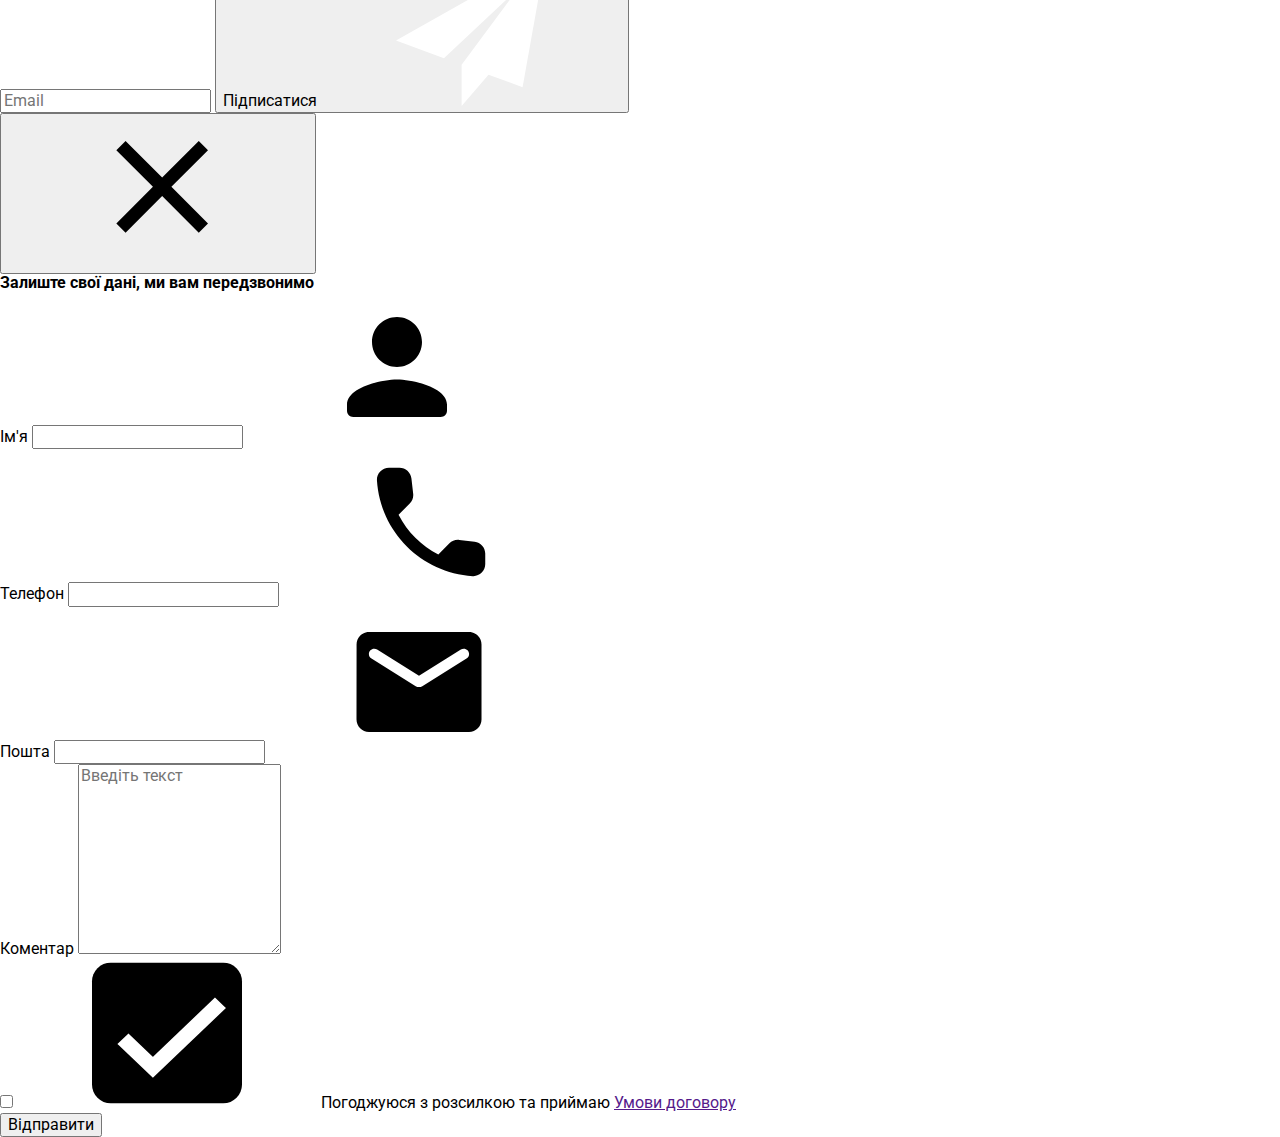
==== commit acddb41a: "Робить рефакторинг коду хедера і героя" ====
--- a/index.html
+++ b/index.html
@@ -13,39 +13,41 @@
       rel="stylesheet"
       href="https://cdnjs.cloudflare.com/ajax/libs/modern-normalize/1.1.0/modern-normalize.min.css"
     />
-    <link rel="stylesheet" href="./css/styles.css" />
+    <link rel="stylesheet" href="./css/main.min.css" />
   </head>
   <body>
     <!-- Navigation-->
-    <header class="line">
-      <div class="container">
+    <header class="header">
+      <div class="header__container">
         <a href="./index.html" class="logo"
-          ><span class="logo-accent">Web</span>Studio</a
+          ><span class="logo--accent">Web</span>Studio</a
         >
         <nav>
           <ul class="list nav">
-            <li class="nav-item">
-              <a href="./index.html" class="link current">Студія</a>
+            <li class="nav__item">
+              <a href="./index.html" class="nav__link nav__link--current"
+                >Студія</a
+              >
             </li>
-            <li class="nav-item">
-              <a href="./portfolio.html" class="link">Портфоліо</a>
+            <li class="nav__item">
+              <a href="./portfolio.html" class="nav__link">Портфоліо</a>
             </li>
-            <li class="nav-item"><a href="" class="link">Контакти</a></li>
+            <li class="nav__item"><a href="" class="nav__link">Контакти</a></li>
           </ul>
         </nav>
 
         <ul class="list contacts-head">
-          <li class="nav-item">
-            <a href="mailto:info@devstudio.com" class="contact-item">
-              <svg class="icon" width="16" height="12">
+          <li class="contacts-head__item">
+            <a href="mailto:info@devstudio.com" class="contacts-head__link">
+              <svg class="contacts-head__icon" width="16" height="12">
                 <use href="./images/icons.svg#icon-mail"></use>
               </svg>
               info@devstudio.com
             </a>
           </li>
-          <li class="nav-item">
-            <a href="tel:+380961111111" class="contact-item">
-              <svg class="icon" width="10" height="16">
+          <li class="contacts-head__item">
+            <a href="tel:+380961111111" class="contacts-head__link">
+              <svg class="contacts-head__icon" width="10" height="16">
                 <use href="./images/icons.svg#icon-tel"></use>
               </svg>
               +38 096 111 11 11
@@ -57,8 +59,8 @@
     <main>
       <!-- Шапка -->
       <section class="hero">
-        <h1 class="hero-title">Ефективні рішення для вашого бізнесу</h1>
-        <button type="button" class="btn" data-modal-open>
+        <h1 class="hero__title">Ефективні рішення для вашого бізнесу</h1>
+        <button type="button" class="hero__button" data-modal-open>
           Замовити послугу
         </button>
       </section>
@@ -524,7 +526,7 @@
                 <use href="./images/icons.svg#icon-check"></use>
               </svg>
               Погоджуюся з розсилкою та приймаю
-              <a href="">Умови договору</a>
+              <a href="" class="checkbox-link">Умови договору</a>
             </label>
           </div>
           <button type="submit" class="btn-send">Відправити</button>
--- a/css/main.min.css
+++ b/css/main.min.css
@@ -0,0 +1 @@
+.projects,.filter,.header__container{display:flex;width:1200px;padding-left:15px;padding-right:15px;margin:0 auto;align-items:center;justify-content:center}.contacts-head,.nav{display:flex;margin-top:0;margin-bottom:0;list-style:none}body{display:block;width:1600px;margin-left:auto;margin-right:auto;color:var(--primary-text-color);font-family:"Roboto",-apple-system,BlinkMacSystemFont,avenir next,avenir,segoe ui,helvetica neue,helvetica,Cantarell,Ubuntu,roboto,noto,arial,sans-serif}h1,h2,h3,h4,h5,h6,p,ul{margin:0;padding:0}.section{padding-top:94px;padding-bottom:94px}.header{border-bottom:1px solid #ececec}.logo{font-family:Raleway;text-decoration:none;font-weight:700;font-size:26px;line-height:1.19;letter-spacing:.03em;color:#212121;margin-right:93px}.logo--accent{color:#2196f3}.logo--footer{margin-bottom:20px;color:#fff}.nav{padding-left:0}.nav__item{display:flex;position:relative;margin-left:50px}.nav__item:nth-child(1){margin-left:0}.nav__link{display:block;padding-top:32px;padding-bottom:32px;font-weight:500;font-size:14px;line-height:1.14;text-decoration:none;letter-spacing:.02em;color:#212121;transition:color 250ms cubic-bezier(0.4, 0, 0.2, 1)}.nav__link--current{color:#2196f3}.nav__link--current::after{content:"";position:absolute;bottom:0;right:0;transform:translateY(25%);height:4px;width:100%;background:#2196f3;border-radius:2px}.contacts-head{margin-left:auto}.contacts-head__item{display:flex;position:relative;margin-left:50px}.contacts-head__item:nth-child(1){margin-left:0}.contacts-head__link{display:flex;padding-top:32px;padding-bottom:32px;font-weight:500;font-size:14px;line-height:1.14;text-decoration:none;color:#757575;letter-spacing:.02em;align-items:center}.contacts-head__link:hover,.contacts-head__link:focus{color:#2196f3}.contacts-head__icon{fill:currentColor;margin-right:10px;padding:0;margin-bottom:0;transition:color 250ms cubic-bezier(0.4, 0, 0.2, 1)}.contacts-head__icon:hover,.contacts-head__icon:focus{fill:#2196f3}.hero{max-width:1600px;padding:200px 0;height:600px;background-color:#c4c4c4;background-image:linear-gradient(to right, rgba(47, 48, 58, 0.4), rgba(47, 48, 58, 0.4)),url("../images/hero.jpg");background-repeat:no-repeat;text-align:center}.hero__title{max-width:696px;margin:0 auto 30px;color:#fff;text-transform:uppercase;font-weight:900;font-size:44px;line-height:1.36;letter-spacing:.06em}.hero__button{padding:10px 32px;background-color:#2196f3;color:#fff;font-weight:700;font-size:16px;line-height:1.88;letter-spacing:.06em;font-family:inherit;cursor:pointer;box-shadow:0px 4px 4px rgba(0,0,0,.15);border-radius:4px;border:none;transition:background-color 250ms cubic-bezier(0.4, 0, 0.2, 1)}.hero__button:hover,.hero__button:focus{background-color:#188ce8}.filter{margin-bottom:50px}.filter__list{display:flex;padding:0;margin-bottom:35px;list-style:none}.filter__item{margin-left:8px}.filter__item:nth-child(1){margin-left:0}.filter__button{padding:6px 22px;min-width:73px;font-weight:500;font-size:16px;line-height:1.62;letter-spacing:.03em;background-color:#f5f4fa;border:none;border-radius:4px;cursor:pointer;transition:color 250ms cubic-bezier(0.4, 0, 0.2, 1),background-color 250ms cubic-bezier(0.4, 0, 0.2, 1),box-shadow 250ms cubic-bezier(0.4, 0, 0.2, 1)}.filter__button:hover,.filter__button:focus{color:#fff;background-color:#2196f3;box-shadow:0px 3px 1px rgba(0,0,0,.1),0px 1px 2px rgba(0,0,0,.08),0px 2px 2px rgba(0,0,0,.12)}.projects__list{display:flex;flex-wrap:wrap;padding-left:0;margin-top:0;margin-bottom:0;list-style:none}.projects__item{width:calc((100% - 60px)/3);margin-right:30px;margin-bottom:30px;transition:box-shadow 250ms cubic-bezier(0.4, 0, 0.2, 1)}.projects__item:nth-child(3n){margin-right:0}.projects__item:nth-last-child(-n+3){margin-bottom:0}.projects__item:hover,.projects__item:focus{box-shadow:0px 1px 1px rgba(0,0,0,.12),0px 4px 4px rgba(0,0,0,.06),1px 4px 6px rgba(0,0,0,.16)}.projects__link{text-decoration:none}.projects__thumb{position:relative;overflow:hidden}.projects__img{display:block}.projects__overlay{position:absolute;top:0;left:0;width:100%;height:100%;transform:translateY(100%);transition:transform 250ms cubic-bezier(0.4, 0, 0.2, 1);padding:63px 24px;font-size:18px;line-height:1.56;letter-spacing:.03em;opacity:0;color:#fff;background:rgba(33,150,243,.9)}.projects__link:hover .projects__overlay,.projects__link:focus .projects__overlay{transform:translatey(0);opacity:1}.projects__border{border-right:1px solid #eee;border-left:1px solid #eee;border-bottom:1px solid #eee;padding:20px 24px}.projects__title{margin:0;font-size:18px;line-height:2;letter-spacing:.06em;color:#212121}.projects__text{margin:0;font-size:16px;line-height:1.88;letter-spacing:.03em;color:#757575}/*# sourceMappingURL=main.min.css.map */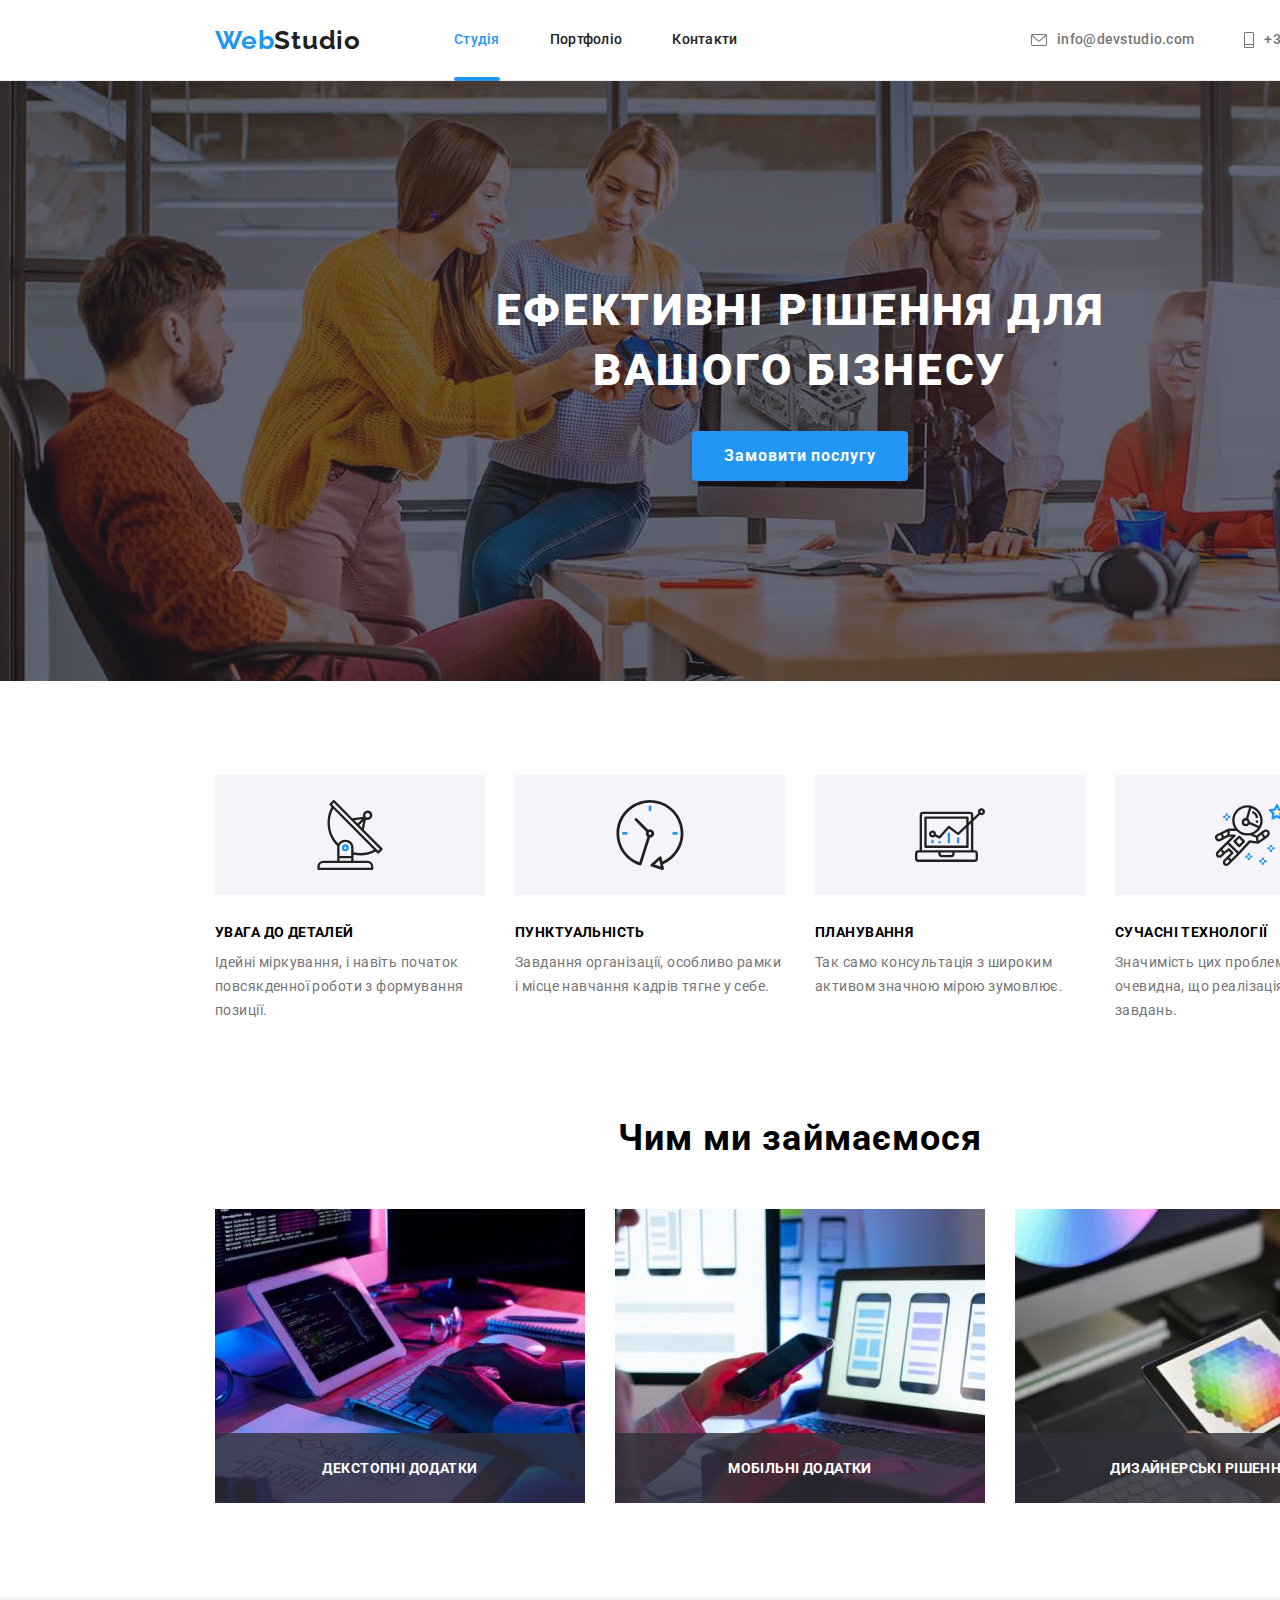
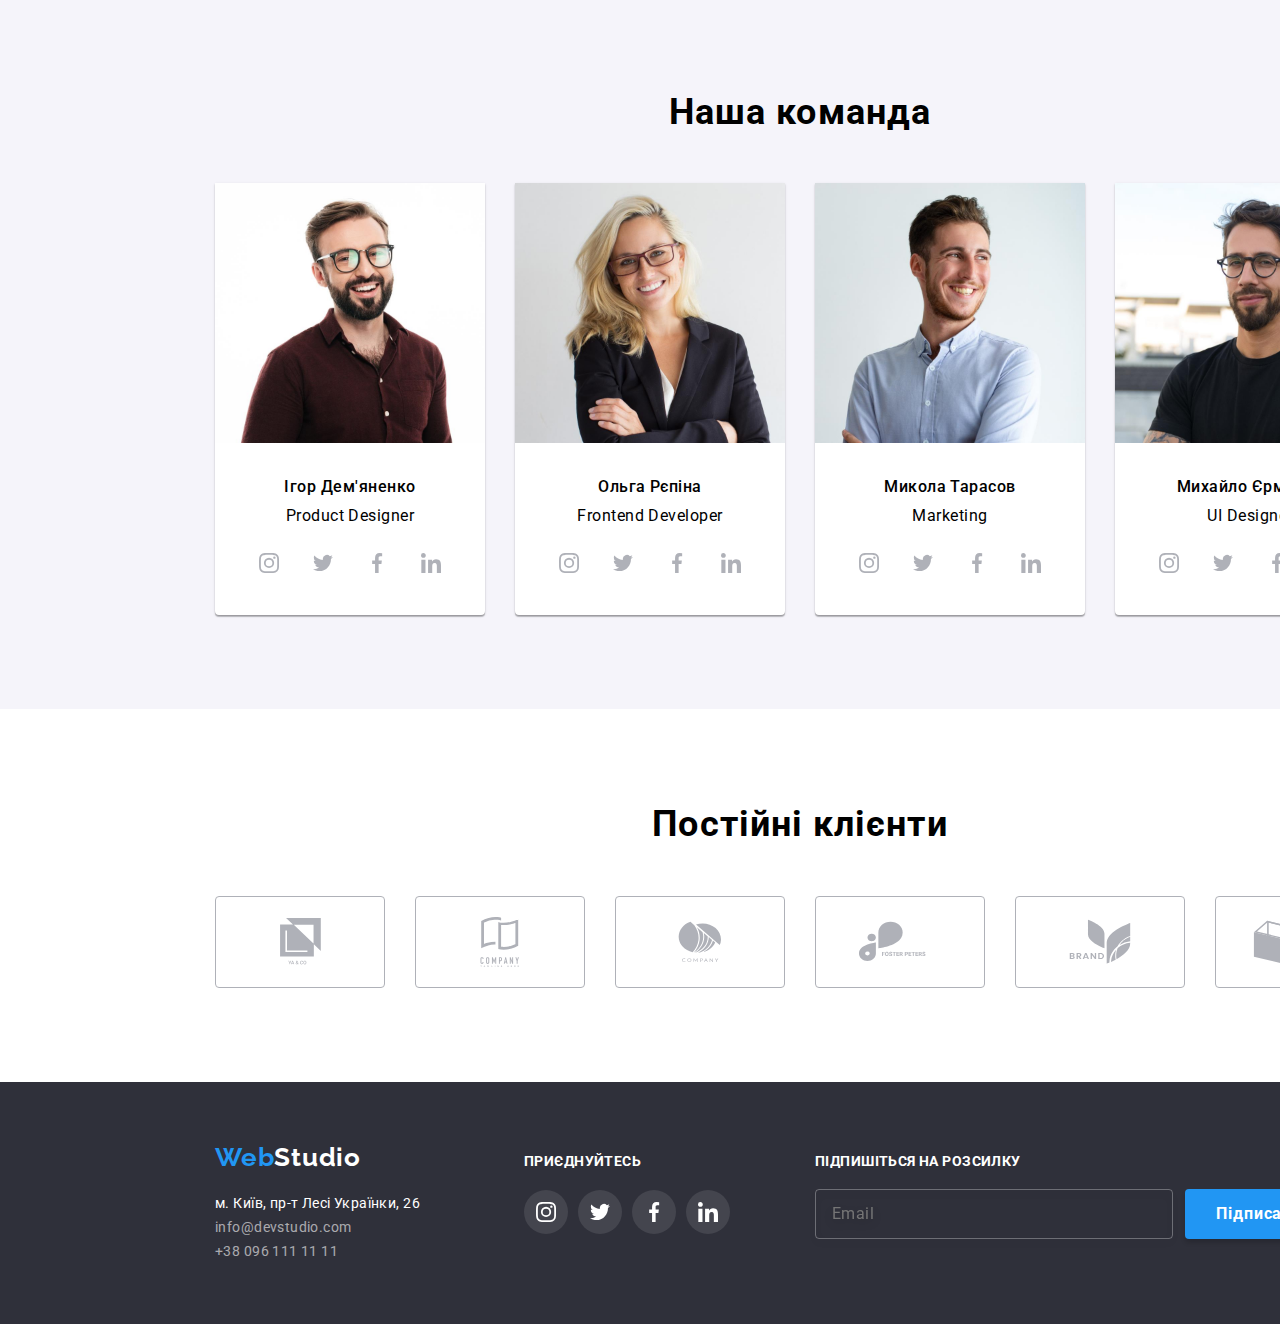
==== commit 525eb249: "Робить рефакторинг коду головної сторінки" ====
--- a/index.html
+++ b/index.html
@@ -23,7 +23,7 @@
           ><span class="logo--accent">Web</span>Studio</a
         >
         <nav>
-          <ul class="list nav">
+          <ul class="nav">
             <li class="nav__item">
               <a href="./index.html" class="nav__link nav__link--current"
                 >Студія</a
@@ -36,7 +36,7 @@
           </ul>
         </nav>
 
-        <ul class="list contacts-head">
+        <ul class="contacts-head">
           <li class="contacts-head__item">
             <a href="mailto:info@devstudio.com" class="contacts-head__link">
               <svg class="contacts-head__icon" width="16" height="12">
@@ -65,52 +65,52 @@
         </button>
       </section>
       <!-- Наші плюси -->
-      <section class="section benefits">
+      <section class="benefits">
         <h2 hidden>Переваги</h2>
-        <ul class="list container">
-          <li class="benefits-item">
-            <div class="benefits-icons">
-              <svg class="icon-benefits">
+        <ul class="benefits__list">
+          <li class="benefits__item">
+            <div class="benefits__icons-container">
+              <svg class="benefits__icon">
                 <use href="./images/icons.svg#icon-antenna"></use>
               </svg>
             </div>
-            <h3 class="benefits-title">УВАГА ДО ДЕТАЛЕЙ</h3>
-            <p class="benefits-text">
+            <h3 class="benefits__title">УВАГА ДО ДЕТАЛЕЙ</h3>
+            <p class="benefits__text">
               Ідейні міркування, і навіть початок повсякденної роботи з
               формування позиції.
             </p>
           </li>
-          <li class="benefits-item">
-            <div class="benefits-icons">
-              <svg class="icon-benefits">
+          <li class="benefits__item">
+            <div class="benefits__icons-container">
+              <svg class="benefits__icon">
                 <use href="./images/icons.svg#icon-clock"></use>
               </svg>
             </div>
-            <h3 class="benefits-title">ПУНКТУАЛЬНІСТЬ</h3>
-            <p class="benefits-text">
+            <h3 class="benefits__title">ПУНКТУАЛЬНІСТЬ</h3>
+            <p class="benefits__text">
               Завдання організації, особливо рамки і місце навчання кадрів тягне
               у себе.
             </p>
           </li>
-          <li class="benefits-item">
-            <div class="benefits-icons">
-              <svg class="icon-benefits">
+          <li class="benefits__item">
+            <div class="benefits__icons-container">
+              <svg class="benefits__icon">
                 <use href="./images/icons.svg#icon-diagram"></use>
               </svg>
             </div>
-            <h3 class="benefits-title">ПЛАНУВАННЯ</h3>
-            <p class="benefits-text">
+            <h3 class="benefits__title">ПЛАНУВАННЯ</h3>
+            <p class="benefits__text">
               Так само консультація з широким активом значною мірою зумовлює.
             </p>
           </li>
-          <li class="benefits-item">
-            <div class="benefits-icons">
-              <svg class="icon-benefits">
+          <li class="benefits__item">
+            <div class="benefits__icons-container">
+              <svg class="benefits__icon">
                 <use href="./images/icons.svg#icon-astronaut"></use>
               </svg>
             </div>
-            <h3 class="benefits-title">СУЧАСНІ ТЕХНОЛОГІЇ</h3>
-            <p class="benefits-text">
+            <h3 class="benefits__title">СУЧАСНІ ТЕХНОЛОГІЇ</h3>
+            <p class="benefits__text">
               Значимість цих проблем настільки очевидна, що реалізація планових
               завдань.
             </p>
@@ -118,204 +118,204 @@
         </ul>
       </section>
       <!--Чим займаємось-->
-      <section class="section">
-        <h2 class="section-title">Чим ми займаємося</h2>
-        <ul class="list container">
-          <li class="service-item">
+      <section class="services">
+        <h2 class="services__title">Чим ми займаємося</h2>
+        <ul class="services__list">
+          <li class="services__item">
             <img
               src="./images/box1.jpg"
               alt="Веб-сайти"
               width="370"
               height="294"
-              class="service-img"
-            />
-            <p class="service-title">Декстопні додатки</p>
-          </li>
-          <li class="service-item">
+              class="services__img"
+            />
+            <p class="services__text">Декстопні додатки</p>
+          </li>
+          <li class="services__item">
             <img
               src="./images/box2.jpg"
               alt="Мобільні додатки"
               width="370"
               height="294"
-              class="service-img"
-            />
-            <p class="service-title">Мобільні додатки</p>
-          </li>
-          <li class="service-item">
+              class="services__img"
+            />
+            <p class="services__text">Мобільні додатки</p>
+          </li>
+          <li class="services__item">
             <img
               src="./images/box3.jpg"
               alt="Дизайн"
               width="370"
               height="294"
-              class="service-img"
-            />
-            <p class="service-title">Дизайнерські рішення</p>
+              class="services__img"
+            />
+            <p class="services__text">Дизайнерські рішення</p>
           </li>
         </ul>
       </section>
       <!-- Команда-->
-      <section class="team section">
-        <h2 class="section-title">Наша команда</h2>
-        <ul class="list container">
-          <li class="team-item">
+      <section class="team">
+        <h2 class="team__title">Наша команда</h2>
+        <ul class="team__list">
+          <li class="team__item">
             <img
               src="./images/demyanenko.jpg"
               alt="Ігор Демяненко"
               width="270"
               height="260"
-              class="img-contact"
-            />
-            <h3 class="name">Ігор Дем'яненко</h3>
-            <p lang="en" class="team-direct">Product Designer</p>
+              class="team__img"
+            />
+            <h3 class="team__name">Ігор Дем'яненко</h3>
+            <p lang="en" class="team__direct">Product Designer</p>
 
-            <ul class="team-icons">
-              <li class="list-icon">
-                <a href="" class="link-icon">
-                  <svg class="icon-team">
+            <ul class="icons">
+              <li class="icons__list">
+                <a href="" class="icons__link">
+                  <svg class="icons__svg">
                     <use href="./images/icons.svg#icon-instagram"></use>
                   </svg>
                 </a>
               </li>
-              <li class="list-icon">
-                <a href="" class="link-icon">
-                  <svg class="icon-team">
+              <li class="icons__list">
+                <a href="" class="icons__link">
+                  <svg class="icons__svg">
                     <use href="./images/icons.svg#icon-twitter"></use>
                   </svg>
                 </a>
               </li>
-              <li class="list-icon">
-                <a href="" class="link-icon">
-                  <svg class="icon-team">
+              <li class="icons__list">
+                <a href="" class="icons__link">
+                  <svg class="icons__svg">
                     <use href="./images/icons.svg#icon-facebook"></use>
                   </svg>
                 </a>
               </li>
-              <li class="list-icon">
-                <a href="" class="link-icon">
-                  <svg class="icon-team">
+              <li class="icons__list">
+                <a href="" class="icons__link">
+                  <svg class="icons__svg">
                     <use href="./images/icons.svg#icon-linkedin"></use>
                   </svg>
                 </a>
               </li>
             </ul>
           </li>
-          <li class="team-item">
+          <li class="team__item">
             <img
               src="./images/repina.jpg"
               alt="Ольга Репіна"
               width="270"
               height="260"
-              class="img-contact"
-            />
-            <h3 class="name">Ольга Рєпіна</h3>
-            <p lang="en" class="team-direct">Frontend Developer</p>
-            <ul class="team-icons">
-              <li class="list-icon">
-                <a href="" class="link-icon">
-                  <svg class="icon-team">
+              class="team__img"
+            />
+            <h3 class="team__name">Ольга Рєпіна</h3>
+            <p lang="en" class="team__direct">Frontend Developer</p>
+            <ul class="icons">
+              <li class="icons__list">
+                <a href="" class="icons__link">
+                  <svg class="icons__svg">
                     <use href="./images/icons.svg#icon-instagram"></use>
                   </svg>
                 </a>
               </li>
-              <li class="list-icon">
-                <a href="" class="link-icon">
-                  <svg class="icon-team">
+              <li class="icons__list">
+                <a href="" class="icons__link">
+                  <svg class="icons__svg">
                     <use href="./images/icons.svg#icon-twitter"></use>
                   </svg>
                 </a>
               </li>
-              <li class="list-icon">
-                <a href="" class="link-icon">
-                  <svg class="icon-team">
+              <li class="icons__list">
+                <a href="" class="icons__link">
+                  <svg class="icons__svg">
                     <use href="./images/icons.svg#icon-facebook"></use>
                   </svg>
                 </a>
               </li>
-              <li class="list-icon">
-                <a href="" class="link-icon">
-                  <svg class="icon-team">
+              <li class="icons__list">
+                <a href="" class="icons__link">
+                  <svg class="icons__svg">
                     <use href="./images/icons.svg#icon-linkedin"></use>
                   </svg>
                 </a>
               </li>
             </ul>
           </li>
-          <li class="team-item">
+          <li class="team__item">
             <img
               src="./images/tarasov.jpg"
               alt="Микола Тарасов"
               width="270"
               height="260"
-              class="img-contact"
-            />
-            <h3 class="name">Микола Тарасов</h3>
-            <p lang="en" class="team-direct">Marketing</p>
-            <ul class="team-icons">
-              <li class="list-icon">
-                <a href="" class="link-icon">
-                  <svg class="icon-team">
+              class="team__img"
+            />
+            <h3 class="team__name">Микола Тарасов</h3>
+            <p lang="en" class="team__direct">Marketing</p>
+            <ul class="icons">
+              <li class="icons__list">
+                <a href="" class="icons__link">
+                  <svg class="icons__svg">
                     <use href="./images/icons.svg#icon-instagram"></use>
                   </svg>
                 </a>
               </li>
-              <li class="list-icon">
-                <a href="" class="link-icon">
-                  <svg class="icon-team">
+              <li class="icons__list">
+                <a href="" class="icons__link">
+                  <svg class="icons__svg">
                     <use href="./images/icons.svg#icon-twitter"></use>
                   </svg>
                 </a>
               </li>
-              <li class="list-icon">
-                <a href="" class="link-icon">
-                  <svg class="icon-team">
+              <li class="icons__list">
+                <a href="" class="icons__link">
+                  <svg class="icons__svg">
                     <use href="./images/icons.svg#icon-facebook"></use>
                   </svg>
                 </a>
               </li>
-              <li class="list-icon">
-                <a href="" class="link-icon">
-                  <svg class="icon-team">
+              <li class="icons__list">
+                <a href="" class="icons__link">
+                  <svg class="icons__svg">
                     <use href="./images/icons.svg#icon-linkedin"></use>
                   </svg>
                 </a>
               </li>
             </ul>
           </li>
-          <li class="team-item">
+          <li class="team__item">
             <img
               src="./images/yermakov.jpg"
               alt="Михайло Єрмаков"
               width="270"
               height="260"
-              class="img-contact"
-            />
-            <h3 class="name">Михайло Єрмаков</h3>
-            <p lang="en" class="team-direct">UI Designer</p>
-            <ul class="team-icons">
-              <li class="list-icon">
-                <a href="" class="link-icon">
-                  <svg class="icon-team">
+              class="team__img"
+            />
+            <h3 class="team__name">Михайло Єрмаков</h3>
+            <p lang="en" class="team__direct">UI Designer</p>
+            <ul class="icons">
+              <li class="icons__list">
+                <a href="" class="icons__link">
+                  <svg class="icons__svg">
                     <use href="./images/icons.svg#icon-instagram"></use>
                   </svg>
                 </a>
               </li>
-              <li class="list-icon">
-                <a href="" class="link-icon">
-                  <svg class="icon-team">
+              <li class="icons__list">
+                <a href="" class="icons__link">
+                  <svg class="icons__svg">
                     <use href="./images/icons.svg#icon-twitter"></use>
                   </svg>
                 </a>
               </li>
-              <li class="list-icon">
-                <a href="" class="link-icon">
-                  <svg class="icon-team">
+              <li class="icons__list">
+                <a href="" class="icons__link">
+                  <svg class="icons__svg">
                     <use href="./images/icons.svg#icon-facebook"></use>
                   </svg>
                 </a>
               </li>
-              <li class="list-icon">
-                <a href="" class="link-icon">
-                  <svg class="icon-team">
+              <li class="icons__list">
+                <a href="" class="icons__link">
+                  <svg class="icons__svg">
                     <use href="./images/icons.svg#icon-linkedin"></use>
                   </svg>
                 </a>
@@ -325,47 +325,47 @@
         </ul>
       </section>
       <!-- Постійні клієнти -->
-      <section class="section">
-        <h2 class="section-title">Постійні клієнти</h2>
-        <ul class="list container">
-          <li class="client-item">
-            <a href="" class="link-client">
-              <svg class="icon-client" width="41" height="46.7">
+      <section class="clients">
+        <h2 class="clients__title">Постійні клієнти</h2>
+        <ul class="clients__list">
+          <li class="clients__item">
+            <a href="" class="clients__link">
+              <svg class="clients__icon" width="41" height="46.7">
                 <use href="./images/icons.svg#icon-client1"></use>
               </svg>
             </a>
           </li>
-          <li class="client-item">
-            <a href="" class="link-client">
-              <svg class="icon-client" width="40" height="50">
+          <li class="clients__item">
+            <a href="" class="clients__link">
+              <svg class="clients__icon" width="40" height="50">
                 <use href="./images/icons.svg#icon-client2"></use>
               </svg>
             </a>
           </li>
-          <li class="client-item">
-            <a href="" class="link-client">
-              <svg class="icon-client" width="43.46" height="41.18">
+          <li class="clients__item">
+            <a href="" class="clients__link">
+              <svg class="clients__icon" width="43.46" height="41.18">
                 <use href="./images/icons.svg#icon-client3"></use>
               </svg>
             </a>
           </li>
-          <li class="client-item">
-            <a href="" class="link-client">
-              <svg class="icon-client" width="84.44" height="40.62">
+          <li class="clients__item">
+            <a href="" class="clients__link">
+              <svg class="clients__icon" width="84.44" height="40.62">
                 <use href="./images/icons.svg#icon-client4"></use>
               </svg>
             </a>
           </li>
-          <li class="client-item">
-            <a href="" class="link-client">
-              <svg class="icon-client" width="62.54" height="45.43">
+          <li class="clients__item">
+            <a href="" class="clients__link">
+              <svg class="clients__icon" width="62.54" height="45.43">
                 <use href="./images/icons.svg#icon-client5"></use>
               </svg>
             </a>
           </li>
-          <li class="client-item">
-            <a href="" class="link-client">
-              <svg class="icon-client" width="93.79" height="43.93">
+          <li class="clients__item">
+            <a href="" class="clients__link">
+              <svg class="clients__icon" width="93.79" height="43.93">
                 <use href="./images/icons.svg#icon-client6"></use>
               </svg>
             </a>
@@ -374,32 +374,32 @@
       </section>
     </main>
     <!-- Footer -->
-    <footer class="contacts">
-      <div class="container">
+    <footer class="page-footer">
+      <div class="page-footer__container">
         <!-- Контактні дані -->
-        <div class="address-container">
-          <a href="./index.html" class="logo-footer">
-            <span class="logo-accent">Web</span>Studio</a
+        <div class="address">
+          <a href="./index.html" class="logo logo--footer">
+            <span class="logo--accent">Web</span>Studio</a
           >
           <address>
-            <ul class="address-list">
+            <ul class="address__list">
               <li>
                 <a
                   href="https://goo.gl/maps/XMncbi9ji453G5f37"
                   target="_blank"
                   rel="noopener noreferrer"
-                  class="address-link"
+                  class="address__link"
                 >
                   м. Київ, пр-т Лесі Українки, 26
                 </a>
               </li>
               <li>
-                <a href="mailto:info@devstudio.com" class="address-item"
+                <a href="mailto:info@devstudio.com" class="address__item"
                   >info@devstudio.com</a
                 >
               </li>
               <li>
-                <a href="tel:+380961111111" class="address-item"
+                <a href="tel:+380961111111" class="address__item"
                   >+38 096 111 11 11</a
                 >
               </li>
@@ -408,32 +408,32 @@
         </div>
         <!-- Приєднуйтесь -->
         <div class="join">
-          <p class="join-p">Приєднуйтесь</p>
-          <ul class="team-icons">
-            <li class="list-icon">
-              <a href="" class="link-icon">
-                <svg class="icon-team">
+          <p class="join__text">Приєднуйтесь</p>
+          <ul class="icons">
+            <li class="icons__list">
+              <a href="" class="icons__link">
+                <svg class="icons__svg">
                   <use href="./images/icons.svg#icon-instagram"></use>
                 </svg>
               </a>
             </li>
-            <li class="list-icon">
-              <a href="" class="link-icon">
-                <svg class="icon-team">
+            <li class="icons__list">
+              <a href="" class="icons__link">
+                <svg class="icons__svg">
                   <use href="./images/icons.svg#icon-twitter"></use>
                 </svg>
               </a>
             </li>
-            <li class="list-icon">
-              <a href="" class="link-icon">
-                <svg class="icon-team">
+            <li class="icons__list">
+              <a href="" class="icons__link">
+                <svg class="icons__svg">
                   <use href="./images/icons.svg#icon-facebook"></use>
                 </svg>
               </a>
             </li>
-            <li class="list-icon">
-              <a href="" class="link-icon">
-                <svg class="icon-team">
+            <li class="icons__list">
+              <a href="" class="icons__link">
+                <svg class="icons__svg">
                   <use href="./images/icons.svg#icon-linkedin"></use>
                 </svg>
               </a>
@@ -442,17 +442,17 @@
         </div>
         <!-- Підпишіться на розсилку -->
         <div class="subscription">
-          <p class="subscr-p">Підпишіться на розсилку</p>
-          <form class="form-subscr">
+          <p class="subscription__text">Підпишіться на розсилку</p>
+          <form class="subscription__form">
             <input
-              class="subscr-input"
+              class="subscription__input"
               name="user-email"
               type="email"
               placeholder="Email"
             />
-            <button class="subscr-button" type="submit">
+            <button class="subscription__button" type="submit">
               Підписатися
-              <svg class="icon-send">
+              <svg class="subscription__icon">
                 <use href="./images/icons.svg#icon-send"></use>
               </svg>
             </button>
@@ -462,74 +462,74 @@
     </footer>
 
     <!-- Модальне вікно -->
-    <div class="backdrop is-hidden" data-modal>
+    <div class="backdrop backdrop--hidden" data-modal>
       <div class="modal">
         <button class="close" data-modal-close>
-          <svg class="icon-close">
+          <svg class="close__icon">
             <use href="./images/icons.svg#icon-close"></use>
           </svg>
         </button>
 
         <form class="form">
-          <b class="form-title">Залиште свої дані, ми вам передзвонимо</b>
-          <div class="form-field">
-            <label for="name" class="form-label">Ім'я</label>
-            <input class="form-input" type="text" name="user-name" id="name" />
-            <svg class="icon-form">
+          <b class="form__title">Залиште свої дані, ми вам передзвонимо</b>
+          <div class="form__field">
+            <label for="name" class="form__label">Ім'я</label>
+            <input class="form__input" type="text" name="user-name" id="name" />
+            <svg class="form__icon">
               <use href="./images/icons.svg#icon-person"></use>
             </svg>
           </div>
-          <div class="form-field">
-            <label for="tel" class="form-label">Телефон</label>
+          <div class="form__field">
+            <label for="tel" class="form__label">Телефон</label>
             <input
-              class="form-input"
+              class="form__input"
               type="tel"
               name="user-tel"
               id="tel"
               autocomplete="off"
             />
-            <svg class="icon-form">
+            <svg class="form__icon">
               <use href="./images/icons.svg#icon-phone"></use>
             </svg>
           </div>
-          <div class="form-field">
-            <label for="email" class="form-label">Пошта</label>
+          <div class="form__field">
+            <label for="email" class="form__label">Пошта</label>
             <input
-              class="form-input"
+              class="form__input"
               type="email"
               name="user-email"
               id="email"
             />
-            <svg class="icon-form">
+            <svg class="form__icon">
               <use href="./images/icons.svg#icon-email"></use>
             </svg>
           </div>
-          <div class="form-textarea">
-            <label for="comment" class="form-label">Коментар</label>
+          <div class="form__comment">
+            <label for="comment" class="form__label">Коментар</label>
             <textarea
-              class="comment"
+              class="form__textarea"
               name="comment"
               id="comment"
               rows="10"
               placeholder="Введіть текст"
             ></textarea>
           </div>
-          <div class="form-checkbox">
-            <label for="checkbox" class="check-label">
+          <div class="checkbox">
+            <label for="checkbox" class="checkbox__label">
               <input
                 type="checkbox"
                 name="conditions"
-                class="checkbox"
+                class="checkbox__input"
                 id="checkbox"
               />
-              <svg class="checkbox-icon">
+              <svg class="checkbox__icon">
                 <use href="./images/icons.svg#icon-check"></use>
               </svg>
               Погоджуюся з розсилкою та приймаю
-              <a href="" class="checkbox-link">Умови договору</a>
+              <a href="" class="checkbox__link">Умови договору</a>
             </label>
           </div>
-          <button type="submit" class="btn-send">Відправити</button>
+          <button type="submit" class="form__button">Відправити</button>
         </form>
       </div>
     </div>
--- a/css/main.min.css
+++ b/css/main.min.css
@@ -1 +1 @@
-.projects,.filter,.header__container{display:flex;width:1200px;padding-left:15px;padding-right:15px;margin:0 auto;align-items:center;justify-content:center}.contacts-head,.nav{display:flex;margin-top:0;margin-bottom:0;list-style:none}body{display:block;width:1600px;margin-left:auto;margin-right:auto;color:var(--primary-text-color);font-family:"Roboto",-apple-system,BlinkMacSystemFont,avenir next,avenir,segoe ui,helvetica neue,helvetica,Cantarell,Ubuntu,roboto,noto,arial,sans-serif}h1,h2,h3,h4,h5,h6,p,ul{margin:0;padding:0}.section{padding-top:94px;padding-bottom:94px}.header{border-bottom:1px solid #ececec}.logo{font-family:Raleway;text-decoration:none;font-weight:700;font-size:26px;line-height:1.19;letter-spacing:.03em;color:#212121;margin-right:93px}.logo--accent{color:#2196f3}.logo--footer{margin-bottom:20px;color:#fff}.nav{padding-left:0}.nav__item{display:flex;position:relative;margin-left:50px}.nav__item:nth-child(1){margin-left:0}.nav__link{display:block;padding-top:32px;padding-bottom:32px;font-weight:500;font-size:14px;line-height:1.14;text-decoration:none;letter-spacing:.02em;color:#212121;transition:color 250ms cubic-bezier(0.4, 0, 0.2, 1)}.nav__link--current{color:#2196f3}.nav__link--current::after{content:"";position:absolute;bottom:0;right:0;transform:translateY(25%);height:4px;width:100%;background:#2196f3;border-radius:2px}.contacts-head{margin-left:auto}.contacts-head__item{display:flex;position:relative;margin-left:50px}.contacts-head__item:nth-child(1){margin-left:0}.contacts-head__link{display:flex;padding-top:32px;padding-bottom:32px;font-weight:500;font-size:14px;line-height:1.14;text-decoration:none;color:#757575;letter-spacing:.02em;align-items:center}.contacts-head__link:hover,.contacts-head__link:focus{color:#2196f3}.contacts-head__icon{fill:currentColor;margin-right:10px;padding:0;margin-bottom:0;transition:color 250ms cubic-bezier(0.4, 0, 0.2, 1)}.contacts-head__icon:hover,.contacts-head__icon:focus{fill:#2196f3}.hero{max-width:1600px;padding:200px 0;height:600px;background-color:#c4c4c4;background-image:linear-gradient(to right, rgba(47, 48, 58, 0.4), rgba(47, 48, 58, 0.4)),url("../images/hero.jpg");background-repeat:no-repeat;text-align:center}.hero__title{max-width:696px;margin:0 auto 30px;color:#fff;text-transform:uppercase;font-weight:900;font-size:44px;line-height:1.36;letter-spacing:.06em}.hero__button{padding:10px 32px;background-color:#2196f3;color:#fff;font-weight:700;font-size:16px;line-height:1.88;letter-spacing:.06em;font-family:inherit;cursor:pointer;box-shadow:0px 4px 4px rgba(0,0,0,.15);border-radius:4px;border:none;transition:background-color 250ms cubic-bezier(0.4, 0, 0.2, 1)}.hero__button:hover,.hero__button:focus{background-color:#188ce8}.filter{margin-bottom:50px}.filter__list{display:flex;padding:0;margin-bottom:35px;list-style:none}.filter__item{margin-left:8px}.filter__item:nth-child(1){margin-left:0}.filter__button{padding:6px 22px;min-width:73px;font-weight:500;font-size:16px;line-height:1.62;letter-spacing:.03em;background-color:#f5f4fa;border:none;border-radius:4px;cursor:pointer;transition:color 250ms cubic-bezier(0.4, 0, 0.2, 1),background-color 250ms cubic-bezier(0.4, 0, 0.2, 1),box-shadow 250ms cubic-bezier(0.4, 0, 0.2, 1)}.filter__button:hover,.filter__button:focus{color:#fff;background-color:#2196f3;box-shadow:0px 3px 1px rgba(0,0,0,.1),0px 1px 2px rgba(0,0,0,.08),0px 2px 2px rgba(0,0,0,.12)}.projects__list{display:flex;flex-wrap:wrap;padding-left:0;margin-top:0;margin-bottom:0;list-style:none}.projects__item{width:calc((100% - 60px)/3);margin-right:30px;margin-bottom:30px;transition:box-shadow 250ms cubic-bezier(0.4, 0, 0.2, 1)}.projects__item:nth-child(3n){margin-right:0}.projects__item:nth-last-child(-n+3){margin-bottom:0}.projects__item:hover,.projects__item:focus{box-shadow:0px 1px 1px rgba(0,0,0,.12),0px 4px 4px rgba(0,0,0,.06),1px 4px 6px rgba(0,0,0,.16)}.projects__link{text-decoration:none}.projects__thumb{position:relative;overflow:hidden}.projects__img{display:block}.projects__overlay{position:absolute;top:0;left:0;width:100%;height:100%;transform:translateY(100%);transition:transform 250ms cubic-bezier(0.4, 0, 0.2, 1);padding:63px 24px;font-size:18px;line-height:1.56;letter-spacing:.03em;opacity:0;color:#fff;background:rgba(33,150,243,.9)}.projects__link:hover .projects__overlay,.projects__link:focus .projects__overlay{transform:translatey(0);opacity:1}.projects__border{border-right:1px solid #eee;border-left:1px solid #eee;border-bottom:1px solid #eee;padding:20px 24px}.projects__title{margin:0;font-size:18px;line-height:2;letter-spacing:.06em;color:#212121}.projects__text{margin:0;font-size:16px;line-height:1.88;letter-spacing:.03em;color:#757575}/*# sourceMappingURL=main.min.css.map */+.projects,.filter,.page-footer__container,.clients__list,.team__list,.services__list,.benefits__list,.header__container{display:flex;width:1200px;padding-left:15px;padding-right:15px;margin:0 auto;align-items:center;justify-content:center}.clients__list,.team__list,.services__list,.benefits__list,.contacts-head,.nav{display:flex;margin-top:0;margin-bottom:0;list-style:none}.projects-section,.clients,.team,.services,.benefits{padding-top:94px;padding-bottom:94px}.clients__title,.team__title,.services__title{margin-top:0;margin-bottom:50px;font-size:36px;line-height:1.17;text-align:center;letter-spacing:.03em}body{display:block;width:1600px;margin-left:auto;margin-right:auto;color:var(--primary-text-color);font-family:"Roboto",-apple-system,BlinkMacSystemFont,avenir next,avenir,segoe ui,helvetica neue,helvetica,Cantarell,Ubuntu,roboto,noto,arial,sans-serif}h1,h2,h3,h4,h5,h6,p,ul{margin:0;padding:0}.header{border-bottom:1px solid #ececec}.logo{font-family:Raleway;text-decoration:none;font-weight:700;font-size:26px;line-height:1.19;letter-spacing:.03em;color:#212121;margin-right:93px}.logo--accent{color:#2196f3}.logo--footer{margin-bottom:20px;color:#fff}.nav{padding-left:0}.nav__item{display:flex;position:relative;margin-left:50px}.nav__item:nth-child(1){margin-left:0}.nav__link{display:block;padding-top:32px;padding-bottom:32px;font-weight:500;font-size:14px;line-height:1.14;text-decoration:none;letter-spacing:.02em;color:#212121;transition:color 250ms cubic-bezier(0.4, 0, 0.2, 1)}.nav__link--current{color:#2196f3}.nav__link--current::after{content:"";position:absolute;bottom:0;right:0;transform:translateY(25%);height:4px;width:100%;background:#2196f3;border-radius:2px}.contacts-head{margin-left:auto}.contacts-head__item{display:flex;position:relative;margin-left:50px}.contacts-head__item:nth-child(1){margin-left:0}.contacts-head__link{display:flex;padding-top:32px;padding-bottom:32px;font-weight:500;font-size:14px;line-height:1.14;text-decoration:none;color:#757575;letter-spacing:.02em;align-items:center}.contacts-head__link:hover,.contacts-head__link:focus{color:#2196f3}.contacts-head__icon{fill:currentColor;margin-right:10px;padding:0;margin-bottom:0;transition:color 250ms cubic-bezier(0.4, 0, 0.2, 1)}.contacts-head__icon:hover,.contacts-head__icon:focus{fill:#2196f3}.hero{max-width:1600px;padding:200px 0;height:600px;background-color:#c4c4c4;background-image:linear-gradient(to right, rgba(47, 48, 58, 0.4), rgba(47, 48, 58, 0.4)),url("../images/hero.jpg");background-repeat:no-repeat;text-align:center}.hero__title{max-width:696px;margin:0 auto 30px;color:#fff;text-transform:uppercase;font-weight:900;font-size:44px;line-height:1.36;letter-spacing:.06em}.hero__button{padding:10px 32px;background-color:#2196f3;color:#fff;font-weight:700;font-size:16px;line-height:1.88;letter-spacing:.06em;font-family:inherit;cursor:pointer;box-shadow:0px 4px 4px rgba(0,0,0,.15);border-radius:4px;border:none;transition:background-color 250ms cubic-bezier(0.4, 0, 0.2, 1)}.hero__button:hover,.hero__button:focus{background-color:#188ce8}.benefits{padding-bottom:0}.benefits__list{align-items:start}.benefits__item{width:270px;padding:0;margin-left:30px}.benefits__item:nth-child(1){margin-left:0}.benefits__icons-container{display:flex;background-color:#f5f4fa;width:270px;height:120px;margin-bottom:30px}.benefits__icon{display:block;margin:auto;width:70px;height:70px}.benefits__title{margin-top:0;margin-bottom:10px;font-size:14px;line-height:1.14;text-transform:uppercase;letter-spacing:.03em}.benefits__text{margin-top:0;margin-bottom:0;color:#757575;font-size:14px;line-height:1.71;letter-spacing:.03em}.services__item{position:relative;margin-left:30px}.services__item:nth-child(1){margin-left:0}.services__img{display:block}.services__text{position:absolute;width:100%;bottom:0;padding-top:27px;padding-bottom:27px;font-weight:700;font-size:14px;line-height:16px;text-align:center;letter-spacing:.03em;text-transform:uppercase;color:#fff;background-color:rgba(47,48,58,.8)}.team{background-color:#f5f4fa}.team__item{background:#fff;box-shadow:0px 1px 3px rgba(0,0,0,.12),0px 1px 1px rgba(0,0,0,.14),0px 2px 1px rgba(0,0,0,.2);border-radius:0px 0px 4px 4px;text-align:center;padding-bottom:30px;margin-left:30px}.team__item:nth-child(1){margin-left:0}.team__img{margin-bottom:30px}.team__name{margin-top:0;margin-bottom:10px;font-weight:500;font-size:16px;line-height:1.19;letter-spacing:.03em}.team__direct{margin-top:0;margin-bottom:16px;font-size:16px;line-height:1.19;letter-spacing:.03em}.icons{display:flex;margin-left:auto;margin-right:auto;padding-left:32px;padding-right:32px;list-style:none}.join .icons{padding-left:0;padding-right:0}.icons__list{border-radius:50%;margin-left:10px}.icons__list:nth-child(1){margin-left:0}.icons__link{display:flex;align-items:center;justify-content:center;margin:0 auto;text-decoration:none;width:44px;height:44px;color:#afb1b8;border-radius:50%;transition:background-color 250ms cubic-bezier(0.4, 0, 0.2, 1),color 250ms cubic-bezier(0.4, 0, 0.2, 1)}.icons__link:hover,.icons__link:focus{background-color:#2196f3;color:#fff}.join .icons__link{color:#fff;background-color:rgba(255,255,255,.1);border-radius:50%;transition:background-color 250ms cubic-bezier(0.4, 0, 0.2, 1),color 250ms cubic-bezier(0.4, 0, 0.2, 1)}.join .icons__link:hover,.join .icons__link:focus{background-color:#2196f3;color:#fff}.icons__svg{width:20px;height:20px;align-items:center;fill:currentColor}.clients__item{margin-left:30px}.clients__item:nth-child(1){margin-left:0}.clients__link{display:flex;align-items:center;justify-content:center;width:170px;height:92px;color:#afb1b8;border:1px solid;border-radius:4px;transition:color 250ms cubic-bezier(0.4, 0, 0.2, 1)}.clients__link:hover,.clients__link:focus{color:#2196f3}.clients__icon{fill:currentColor}.page-footer{padding-top:60px;padding-bottom:60px;background-color:#2f303a}.page-footer__container{justify-content:start;align-items:baseline}.address{display:flex;flex-direction:column;align-items:start;margin-right:70px;margin-left:0}.address__list{padding-left:0;margin-top:0;margin-bottom:0;font-size:14px;line-height:1.71;letter-spacing:.03em;font-style:normal;list-style:none}.address__link{color:#fff;text-decoration:none;transition:color 250ms cubic-bezier(0.4, 0, 0.2, 1)}.address__link:hover,.address__link:focus{color:#2196f3}.address__item{color:rgba(255,255,255,.6);text-decoration:none;transition:color 250ms cubic-bezier(0.4, 0, 0.2, 1)}.address__item:hover,.address__item:focus{color:#2196f3}.join{display:flex;flex-direction:column}.join__text{text-transform:uppercase;color:#fff;font-weight:700;font-size:14px;line-height:1.14;letter-spacing:.03em;margin-bottom:20px}.subscription{display:flex;flex-direction:column;margin-left:auto}.subscription__text{margin-bottom:20px;font-weight:700;font-size:14px;line-height:16px;letter-spacing:.03em;text-transform:uppercase;color:#fff}.subscription__form{display:flex;align-items:center}.subscription__input{width:358px;height:50px;margin-right:12px;padding-left:16px;border:1px solid rgba(255,255,255,.3);filter:drop-shadow(0px 4px 4px rgba(0, 0, 0, 0.15));border-radius:4px;background-color:rgba(0,0,0,0);font-weight:400;font-size:16px;line-height:1.25;letter-spacing:.03em;color:rgba(255,255,255,.6);outline:none}.subscription__button{display:flex;align-items:center;justify-content:center;text-align:center;width:200px;height:50px;padding:10px 28px;box-shadow:0px 4px 4px rgba(0,0,0,.15);border:none;border-radius:4px;background-color:#2196f3;font-weight:700;font-size:16px;line-height:1.88;letter-spacing:.06em;color:#fff;cursor:pointer}.subscription__button:hover,.subscription__button:focus{background:#188ce8;box-shadow:0px 4px 4px rgba(0,0,0,.15);border-radius:4px}.subscription__icon{margin-left:10px;width:24px;height:24px}.backdrop{position:fixed;top:0;left:0;width:100%;height:100%;background-color:rgba(0,0,0,.2);opacity:1;transition:opacity 250ms cubic-bezier(0.4, 0, 0.2, 1)}.backdrop--hidden{opacity:0;pointer-events:none}.backdrop--hidden .modal{position:absolute;top:50%;left:50%;transform:translate(-50%, -50%) scale(0) rotateZ(0deg)}.modal{position:absolute;top:50%;left:50%;transform:translate(-50%, -50%) scale(1) rotateZ(360deg);width:528px;background-color:#fff;box-shadow:0px 1px 3px rgba(0,0,0,.12),0px 1px 1px rgba(0,0,0,.14),0px 2px 1px rgba(0,0,0,.2);border-radius:4px;transition:transform 250ms cubic-bezier(0.4, 0, 0.2, 1)}.close{position:absolute;top:8px;right:8px;width:30px;height:30px;background-color:#fff;border:1px solid rgba(0,0,0,.1);border-radius:50%;display:flex;transition:fill 250ms cubic-bezier(0.4, 0, 0.2, 1)}.close__icon{margin:auto;width:18px;height:18px;right:50%;align-items:center;cursor:pointer}.close:hover .close__icon,.close:focus .close__icon{fill:#2196f3}.form{padding:40px}.form__title{display:block;text-align:center;font-weight:700;font-size:20px;line-height:23px;letter-spacing:.03em;margin-bottom:12px}.form__field{position:relative;display:flex;flex-direction:column;margin-bottom:10px}.form__label{font-weight:400;font-size:12px;line-height:1.17;letter-spacing:.01em;color:#757575;margin-bottom:4px}.form__input{height:40px;border:1px solid rgba(33,33,33,.2);border-radius:4px;padding-left:42px}.form__input:hover{cursor:pointer}.form__input:focus{outline:1px solid #2196f3}.form__icon{position:absolute;top:50%;left:12px;width:18px;height:18px}.form__input:focus+.form__icon{fill:#2196f3}.form__comment{display:flex;flex-direction:column;width:100%}.form__textarea{width:100%;height:120px;padding:12px 16px;margin-bottom:20px;border:1px solid rgba(33,33,33,.2);border-radius:4px;font-weight:400;font-size:12px;line-height:1.17;letter-spacing:.01em;resize:none}.form__textarea::-moz-placeholder{color:rgba(117,117,117,.5)}.form__textarea:-ms-input-placeholder{color:rgba(117,117,117,.5)}.form__textarea::placeholder{color:rgba(117,117,117,.5)}.form__textarea:focus{outline:1px solid #2196f3}.checkbox{position:relative;display:flex;justify-content:center;margin-bottom:30px;transition:transform 250ms cubic-bezier(0.4, 0, 0.2, 1);font-weight:400;font-size:14px;line-height:1.71;letter-spacing:.03em;color:#757575}.checkbox__input{-webkit-appearance:none;-moz-appearance:none;appearance:none;margin-right:12px}.checkbox__icon{position:absolute;top:4px;left:25px;transform:translate(-50%);width:16px;height:15px;border:2px solid #212121;border-radius:2px;fill:#fff}.checkbox__input:checked~.checkbox__icon{fill:#2196f3;border:rgba(0,0,0,0)}.checkbox__link{color:#2196f3}.form__button{display:block;width:200px;height:50px;margin-left:auto;margin-right:auto;font-weight:700;font-size:16px;line-height:1.88;letter-spacing:.06em;color:#fff;background:#2196f3;box-shadow:0px 4px 4px rgba(0,0,0,.15);border:none;border-radius:4px;cursor:pointer;transition:background-color 250ms cubic-bezier(0.4, 0, 0.2, 1)}.form__button:hover,.form__button:focus{background:#2196f3;box-shadow:0px 4px 4px rgba(0,0,0,.15)}.filter{margin-bottom:50px}.filter__list{display:flex;padding:0;margin-bottom:35px;list-style:none}.filter__item{margin-left:8px}.filter__item:nth-child(1){margin-left:0}.filter__button{padding:6px 22px;min-width:73px;font-weight:500;font-size:16px;line-height:1.62;letter-spacing:.03em;background-color:#f5f4fa;border:none;border-radius:4px;cursor:pointer;transition:color 250ms cubic-bezier(0.4, 0, 0.2, 1),background-color 250ms cubic-bezier(0.4, 0, 0.2, 1),box-shadow 250ms cubic-bezier(0.4, 0, 0.2, 1)}.filter__button:hover,.filter__button:focus{color:#fff;background-color:#2196f3;box-shadow:0px 3px 1px rgba(0,0,0,.1),0px 1px 2px rgba(0,0,0,.08),0px 2px 2px rgba(0,0,0,.12)}.projects__list{display:flex;flex-wrap:wrap;padding-left:0;margin-top:0;margin-bottom:0;list-style:none}.projects__item{width:calc((100% - 60px)/3);margin-right:30px;margin-bottom:30px;transition:box-shadow 250ms cubic-bezier(0.4, 0, 0.2, 1)}.projects__item:nth-child(3n){margin-right:0}.projects__item:nth-last-child(-n+3){margin-bottom:0}.projects__item:hover,.projects__item:focus{box-shadow:0px 1px 1px rgba(0,0,0,.12),0px 4px 4px rgba(0,0,0,.06),1px 4px 6px rgba(0,0,0,.16)}.projects__link{text-decoration:none}.projects__thumb{position:relative;overflow:hidden}.projects__img{display:block}.projects__overlay{position:absolute;top:0;left:0;width:100%;height:100%;transform:translateY(100%);transition:transform 250ms cubic-bezier(0.4, 0, 0.2, 1);padding:63px 24px;font-size:18px;line-height:1.56;letter-spacing:.03em;opacity:0;color:#fff;background:rgba(33,150,243,.9)}.projects__link:hover .projects__overlay,.projects__link:focus .projects__overlay{transform:translatey(0);opacity:1}.projects__border{border-right:1px solid #eee;border-left:1px solid #eee;border-bottom:1px solid #eee;padding:20px 24px}.projects__title{margin:0;font-size:18px;line-height:2;letter-spacing:.06em;color:#212121}.projects__text{margin:0;font-size:16px;line-height:1.88;letter-spacing:.03em;color:#757575}/*# sourceMappingURL=main.min.css.map */